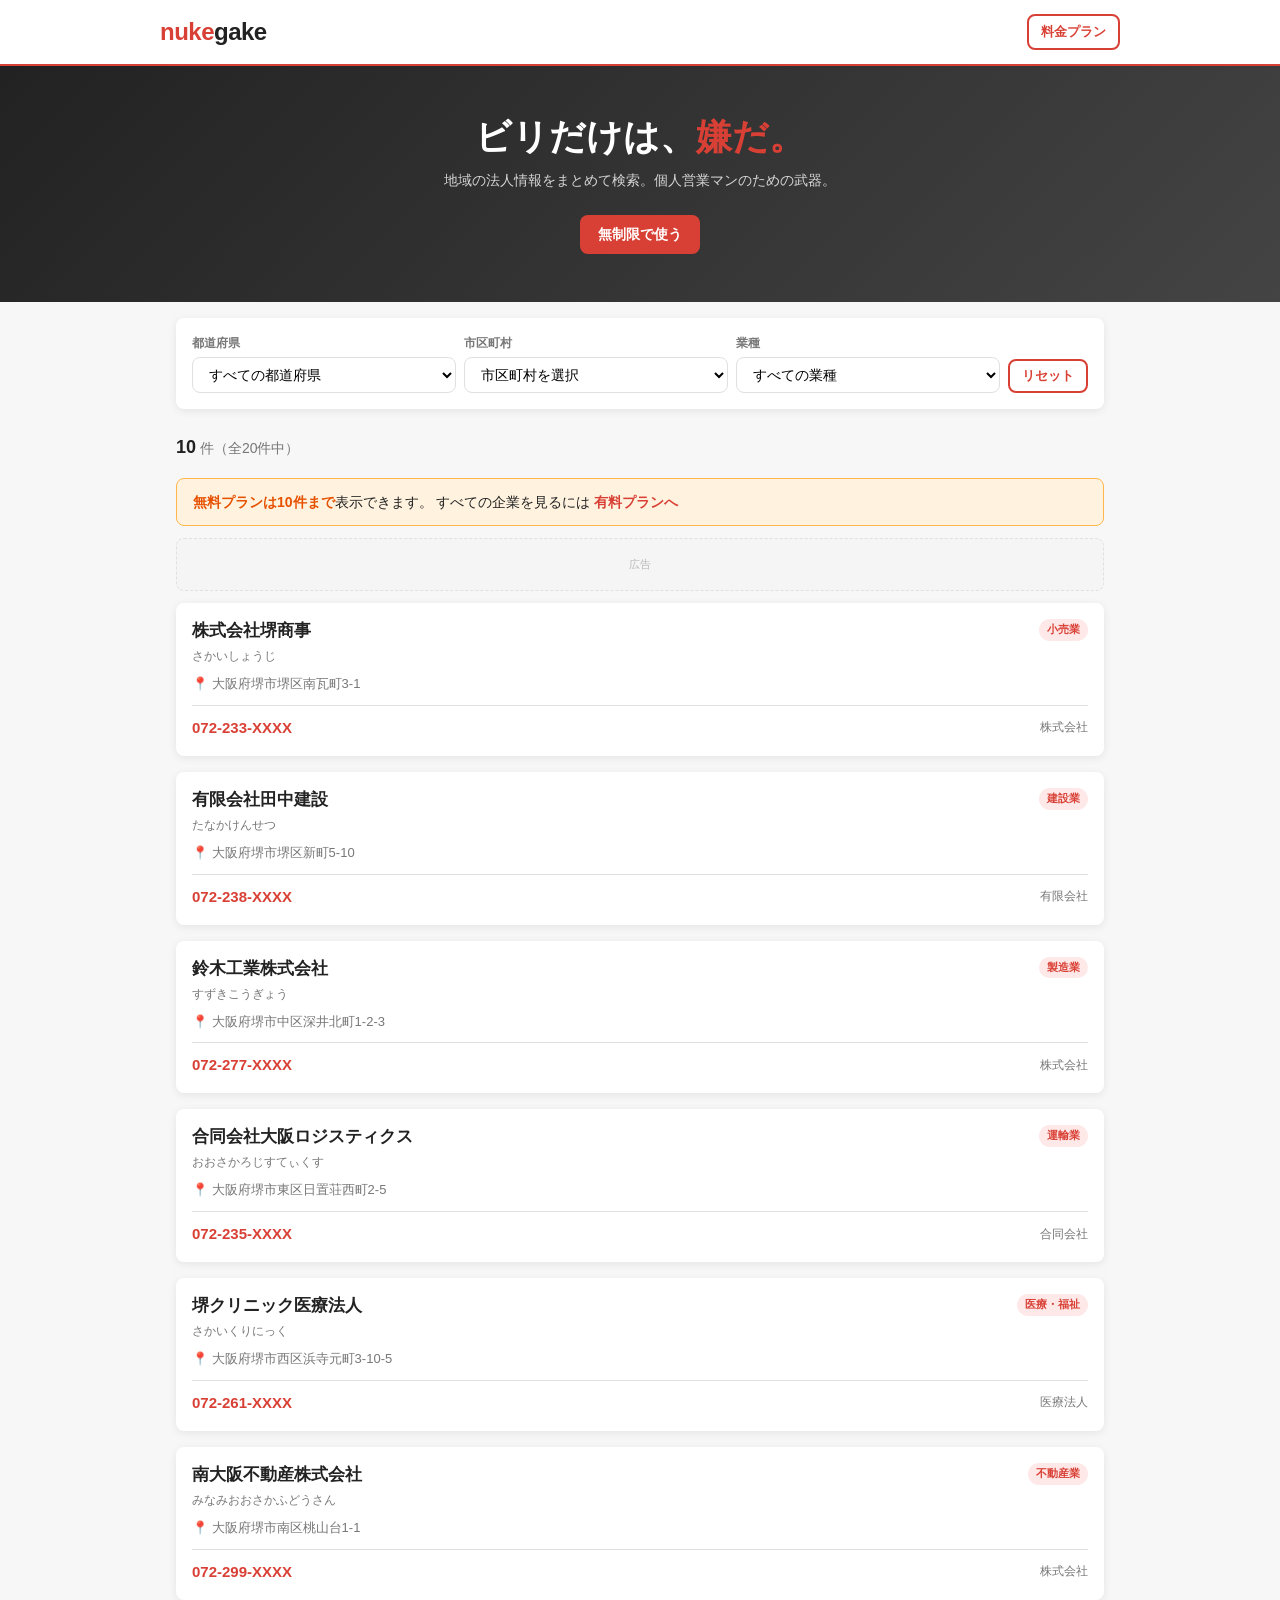
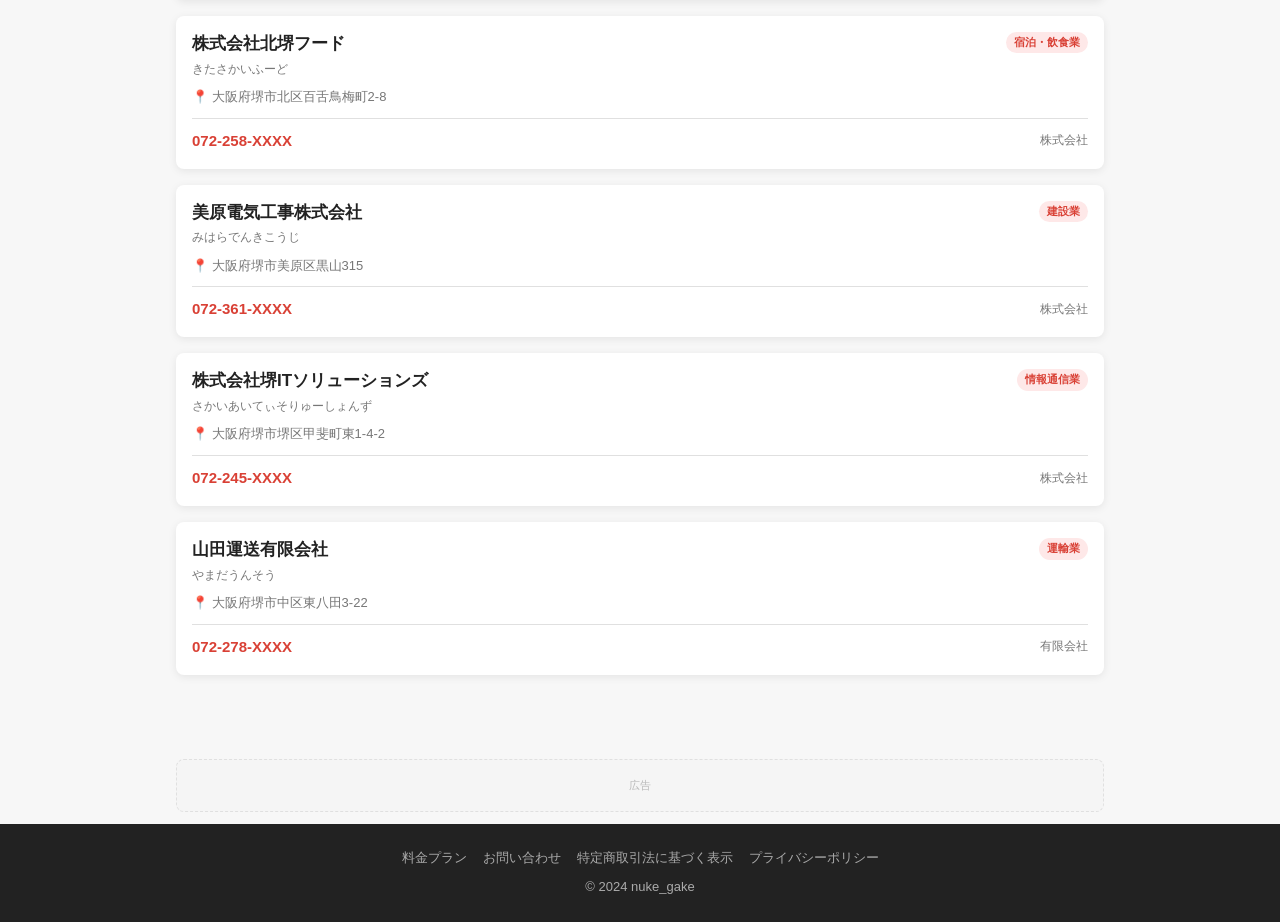
==== docs/index.html @ bb2d431c "feat: AdSense審査対応ページ追加・ブランドカラー統一" ====
<!DOCTYPE html>
<html lang="ja">
<head>
  <meta charset="UTF-8">
  <meta name="viewport" content="width=device-width, initial-scale=1.0">
  <title>nukegake（ぬけがけ）- ビリだけは、嫌だ。</title>
  <meta name="description" content="地域の法人情報を検索・閲覧できる営業マン向けサービス。大阪府堺市の企業リスト。">
  <meta property="og:title" content="nukegake - ビリだけは、嫌だ。">
  <meta property="og:description" content="地域の法人情報を一括検索。個人営業マンの武器。">
  <meta property="og:type" content="website">
  <!-- Google AdSense -->
  <!-- ADSENSE_CODE_PLACEHOLDER -->
  <link rel="stylesheet" href="css/style.css">
</head>
<body>

<header class="header">
  <div class="header-inner">
    <a href="index.html" class="logo">nuke<span>gake</span></a>
    <nav class="header-nav">
      <span id="plan-badge" class="plan-badge"></span>
      <a href="pricing.html" class="btn btn-sm btn-outline">料金プラン</a>
    </nav>
  </div>
</header>

<section class="hero">
  <p class="hero-catch">ビリだけは、<em>嫌だ。</em></p>
  <p class="hero-sub">地域の法人情報をまとめて検索。個人営業マンのための武器。</p>
  <div class="hero-cta">
    <a href="pricing.html" class="btn btn-primary">無制限で使う</a>
  </div>
</section>

<main class="container">

  <div class="filter-bar">
    <div class="filter-row">
      <div class="filter-group">
        <label for="filter-prefecture">都道府県</label>
        <select id="filter-prefecture"><option value="">すべての都道府県</option></select>
      </div>
      <div class="filter-group">
        <label for="filter-city">市区町村</label>
        <select id="filter-city"><option value="">市区町村を選択</option></select>
      </div>
      <div class="filter-group">
        <label for="filter-industry">業種</label>
        <select id="filter-industry"><option value="">すべての業種</option></select>
      </div>
      <button id="btn-reset" class="btn btn-sm btn-outline" style="align-self:flex-end">リセット</button>
    </div>
  </div>

  <div class="result-header">
    <p class="result-count" id="result-count">-</p>
  </div>

  <div id="free-limit-msg" class="free-limit-msg" style="display:none">
    <strong>無料プランは10件まで</strong>表示できます。
    すべての企業を見るには <a href="pricing.html">有料プランへ</a>
  </div>

  <!-- AdSense 広告ユニット（リスト上部） -->
  <div id="ad-area" class="ad-banner">
    <!-- ADSENSE_AD_UNIT_PLACEHOLDER -->
    <span style="font-size:11px;color:#bbb">広告</span>
  </div>

  <div id="company-list" class="company-list">
    <div class="loading">読み込み中...</div>
  </div>

  <div id="pagination" class="pagination"></div>

  <!-- AdSense 広告ユニット（リスト下部） -->
  <div class="ad-banner" id="ad-area-bottom">
    <!-- ADSENSE_AD_UNIT_PLACEHOLDER -->
    <span style="font-size:11px;color:#bbb">広告</span>
  </div>

</main>

<footer class="footer">
  <div class="footer-links">
    <a href="pricing.html">料金プラン</a>
    <a href="contact.html">お問い合わせ</a>
    <a href="tokushoho.html">特定商取引法に基づく表示</a>
    <a href="privacy.html">プライバシーポリシー</a>
  </div>
  <p>&copy; 2024 nuke_gake</p>
</footer>

<script src="js/config.js"></script>
<script src="js/app.js"></script>
<script>
  if (isPaid()) {
    const b = document.getElementById('plan-badge');
    if (b) { b.textContent = '有料会員'; b.className = 'plan-badge plan-monthly'; }
  }
</script>
</body>
</html>
---- docs/css/style.css ----
/* ============================================================
   nukegake - スマホファーストデザイン
   ============================================================ */

*, *::before, *::after { box-sizing: border-box; margin: 0; padding: 0; }

:root {
  --primary:   #D94035;
  --primary-d: #B52A20;
  --bg:        #F7F7F7;
  --white:     #FFFFFF;
  --text:      #222222;
  --muted:     #777777;
  --border:    #E0E0E0;
  --radius:    8px;
  --shadow:    0 2px 8px rgba(0,0,0,.08);
}

body {
  font-family: 'Hiragino Sans', 'Noto Sans JP', sans-serif;
  background: var(--bg);
  color: var(--text);
  font-size: 15px;
  line-height: 1.6;
}

a { color: var(--primary); text-decoration: none; }
a:hover { text-decoration: underline; }

/* ============================================================
   ヘッダー
   ============================================================ */
.header {
  background: var(--white);
  border-bottom: 2px solid var(--primary);
  padding: 0 16px;
  position: sticky;
  top: 0;
  z-index: 100;
  box-shadow: 0 2px 4px rgba(0,0,0,.06);
}

.header-inner {
  max-width: 960px;
  margin: 0 auto;
  display: flex;
  align-items: center;
  gap: 16px;
  height: 56px;
}

.logo {
  font-size: 20px;
  font-weight: 900;
  color: var(--primary);
  letter-spacing: -0.5px;
  text-decoration: none;
}

.logo span { color: var(--text); }

.header-nav { margin-left: auto; display: flex; align-items: center; gap: 8px; }

#user-info { font-size: 13px; color: var(--muted); max-width: 120px; overflow: hidden; text-overflow: ellipsis; white-space: nowrap; }

/* ============================================================
   ボタン
   ============================================================ */
.btn {
  display: inline-block;
  padding: 8px 18px;
  border-radius: var(--radius);
  border: none;
  cursor: pointer;
  font-size: 14px;
  font-weight: 700;
  transition: background .15s, transform .1s;
}
.btn:active { transform: scale(.97); }
.btn-primary { background: var(--primary); color: #fff; }
.btn-primary:hover { background: var(--primary-d); }
.btn-outline { background: transparent; border: 2px solid var(--primary); color: var(--primary); }
.btn-outline:hover { background: var(--primary); color: #fff; }
.btn-sm { padding: 6px 12px; font-size: 13px; }
.btn-google { background: #4285F4; color: #fff; display: flex; align-items: center; gap: 6px; }
.btn-google::before { content: 'G'; font-weight: 900; }

/* ============================================================
   ヒーロー（index.htmlのみ）
   ============================================================ */
.hero {
  background: linear-gradient(135deg, #222 0%, #444 100%);
  color: #fff;
  padding: 48px 16px;
  text-align: center;
}

.hero-catch {
  font-size: 28px;
  font-weight: 900;
  line-height: 1.3;
  margin-bottom: 8px;
}

.hero-catch em { color: var(--primary); font-style: normal; }

.hero-sub { font-size: 14px; opacity: .8; margin-bottom: 24px; }

.hero-cta { display: flex; gap: 12px; justify-content: center; flex-wrap: wrap; }

/* ============================================================
   コンテンツエリア
   ============================================================ */
.container {
  max-width: 960px;
  margin: 0 auto;
  padding: 0 16px;
}

/* ============================================================
   フィルター
   ============================================================ */
.filter-bar {
  background: var(--white);
  border-radius: var(--radius);
  box-shadow: var(--shadow);
  padding: 16px;
  margin: 16px 0;
}

.filter-row {
  display: flex;
  gap: 8px;
  flex-wrap: wrap;
  align-items: flex-end;
}

.filter-group { display: flex; flex-direction: column; gap: 4px; flex: 1; min-width: 140px; }
.filter-group label { font-size: 12px; color: var(--muted); font-weight: 600; }

select {
  padding: 8px 12px;
  border: 1px solid var(--border);
  border-radius: var(--radius);
  font-size: 14px;
  background: var(--white);
  width: 100%;
  appearance: auto;
}

select:focus { outline: 2px solid var(--primary); border-color: transparent; }

/* ============================================================
   結果ヘッダー
   ============================================================ */
.result-header {
  display: flex;
  align-items: center;
  gap: 8px;
  padding: 8px 0 4px;
}

.result-count { font-size: 14px; color: var(--muted); }
.result-count strong { color: var(--text); font-size: 18px; }

/* ============================================================
   無料プラン制限メッセージ
   ============================================================ */
.free-limit-msg {
  background: #FFF3E0;
  border: 1px solid #FFB74D;
  border-radius: var(--radius);
  padding: 12px 16px;
  margin: 12px 0;
  font-size: 14px;
  display: none;
}

.free-limit-msg strong { color: #E65100; }
.free-limit-msg a { color: var(--primary); font-weight: 700; }

/* ============================================================
   企業カード
   ============================================================ */
.company-list {
  display: flex;
  flex-direction: column;
  gap: 12px;
  padding-bottom: 24px;
}

.company-card {
  background: var(--white);
  border-radius: var(--radius);
  box-shadow: var(--shadow);
  padding: 16px;
  transition: box-shadow .15s;
}

.company-card:hover { box-shadow: 0 4px 16px rgba(0,0,0,.12); }

.company-header {
  display: flex;
  align-items: flex-start;
  justify-content: space-between;
  gap: 8px;
  margin-bottom: 4px;
}

.company-name {
  font-size: 17px;
  font-weight: 700;
  line-height: 1.4;
  flex: 1;
}

.company-furigana {
  font-size: 12px;
  color: var(--muted);
  margin-bottom: 8px;
}

.company-address {
  font-size: 13px;
  color: var(--muted);
  margin-bottom: 10px;
}

.company-footer {
  display: flex;
  align-items: center;
  gap: 12px;
  flex-wrap: wrap;
  border-top: 1px solid var(--border);
  padding-top: 10px;
}

.company-phone {
  font-size: 15px;
  font-weight: 700;
  color: var(--primary);
}

.company-url { font-size: 13px; }
.company-kind { font-size: 12px; color: var(--muted); margin-left: auto; }
.no-data { font-size: 12px; color: var(--border); }

.industry-tag {
  background: #FEE8E8;
  color: var(--primary);
  font-size: 11px;
  font-weight: 700;
  padding: 2px 8px;
  border-radius: 20px;
  white-space: nowrap;
}

/* ============================================================
   ローディング・エラー
   ============================================================ */
.loading, .no-results, .error {
  text-align: center;
  padding: 48px 16px;
  color: var(--muted);
}

.error { color: #c62828; }

/* ============================================================
   ページネーション
   ============================================================ */
.pagination {
  display: flex;
  justify-content: center;
  gap: 6px;
  padding: 16px 0 32px;
  flex-wrap: wrap;
}

.page-btn {
  width: 36px;
  height: 36px;
  border: 1px solid var(--border);
  border-radius: var(--radius);
  background: var(--white);
  cursor: pointer;
  font-size: 14px;
  transition: all .15s;
}

.page-btn:hover:not(:disabled) { border-color: var(--primary); color: var(--primary); }
.page-btn.active { background: var(--primary); color: #fff; border-color: var(--primary); }
.page-btn:disabled { opacity: .4; cursor: default; }

/* ============================================================
   プランバッジ
   ============================================================ */
.plan-badge {
  font-size: 11px;
  font-weight: 700;
  padding: 2px 8px;
  border-radius: 20px;
}

.plan-free    { background: #EEE; color: #555; }
.plan-early   { background: #E8F5E9; color: #388E3C; }
.plan-monthly { background: #E3F2FD; color: #1565C0; }
.plan-yearly  { background: #F3E5F5; color: #7B1FA2; }

/* ============================================================
   料金ページ（pricing.html）
   ============================================================ */
.pricing-hero {
  background: linear-gradient(135deg, #222 0%, #444 100%);
  color: #fff;
  padding: 40px 16px;
  text-align: center;
}

.pricing-hero h1 { font-size: 24px; font-weight: 900; margin-bottom: 8px; }
.pricing-hero p  { opacity: .8; font-size: 14px; }

.pricing-grid {
  display: grid;
  grid-template-columns: repeat(auto-fit, minmax(240px, 1fr));
  gap: 16px;
  padding: 24px 0;
}

.pricing-card {
  background: var(--white);
  border-radius: var(--radius);
  box-shadow: var(--shadow);
  padding: 24px;
  text-align: center;
  position: relative;
  border: 2px solid transparent;
  transition: border-color .15s, box-shadow .15s;
}

.pricing-card:hover { border-color: var(--primary); box-shadow: 0 4px 20px rgba(232,64,64,.15); }
.pricing-card.featured { border-color: var(--primary); }

.pricing-badge {
  position: absolute;
  top: -12px;
  left: 50%;
  transform: translateX(-50%);
  background: var(--primary);
  color: #fff;
  font-size: 11px;
  font-weight: 700;
  padding: 3px 12px;
  border-radius: 20px;
  white-space: nowrap;
}

.pricing-plan-name { font-size: 14px; color: var(--muted); margin-bottom: 8px; font-weight: 600; }
.pricing-price { font-size: 36px; font-weight: 900; color: var(--text); }
.pricing-price sub { font-size: 14px; font-weight: 400; color: var(--muted); }
.pricing-period { font-size: 13px; color: var(--muted); margin-bottom: 16px; }

.pricing-features {
  list-style: none;
  margin-bottom: 24px;
  text-align: left;
}

.pricing-features li {
  padding: 6px 0;
  border-bottom: 1px solid var(--border);
  font-size: 13px;
  display: flex;
  align-items: center;
  gap: 6px;
}

.pricing-features li::before { content: '✓'; color: var(--primary); font-weight: 700; }
.pricing-features li.no::before { content: '✗'; color: var(--border); }
.pricing-features li.no { color: var(--muted); }

/* ============================================================
   フッター
   ============================================================ */
.footer {
  background: #222;
  color: #aaa;
  text-align: center;
  padding: 24px 16px;
  font-size: 13px;
}

.footer a { color: #aaa; }
.footer a:hover { color: #fff; }
.footer-links { display: flex; gap: 16px; justify-content: center; flex-wrap: wrap; margin-bottom: 8px; }

/* ============================================================
   広告エリア（無料ユーザー向け）
   ============================================================ */
.ad-banner {
  background: #f5f5f5;
  border: 1px dashed var(--border);
  border-radius: var(--radius);
  padding: 16px;
  text-align: center;
  font-size: 12px;
  color: var(--muted);
  margin: 12px 0;
}

/* ============================================================
   レスポンシブ（タブレット以上）
   ============================================================ */
@media (min-width: 600px) {
  .hero-catch { font-size: 36px; }
  .filter-row { flex-wrap: nowrap; }
  .company-list { gap: 16px; }
}

@media (min-width: 960px) {
  .header-inner { height: 64px; }
  .logo { font-size: 24px; }
}
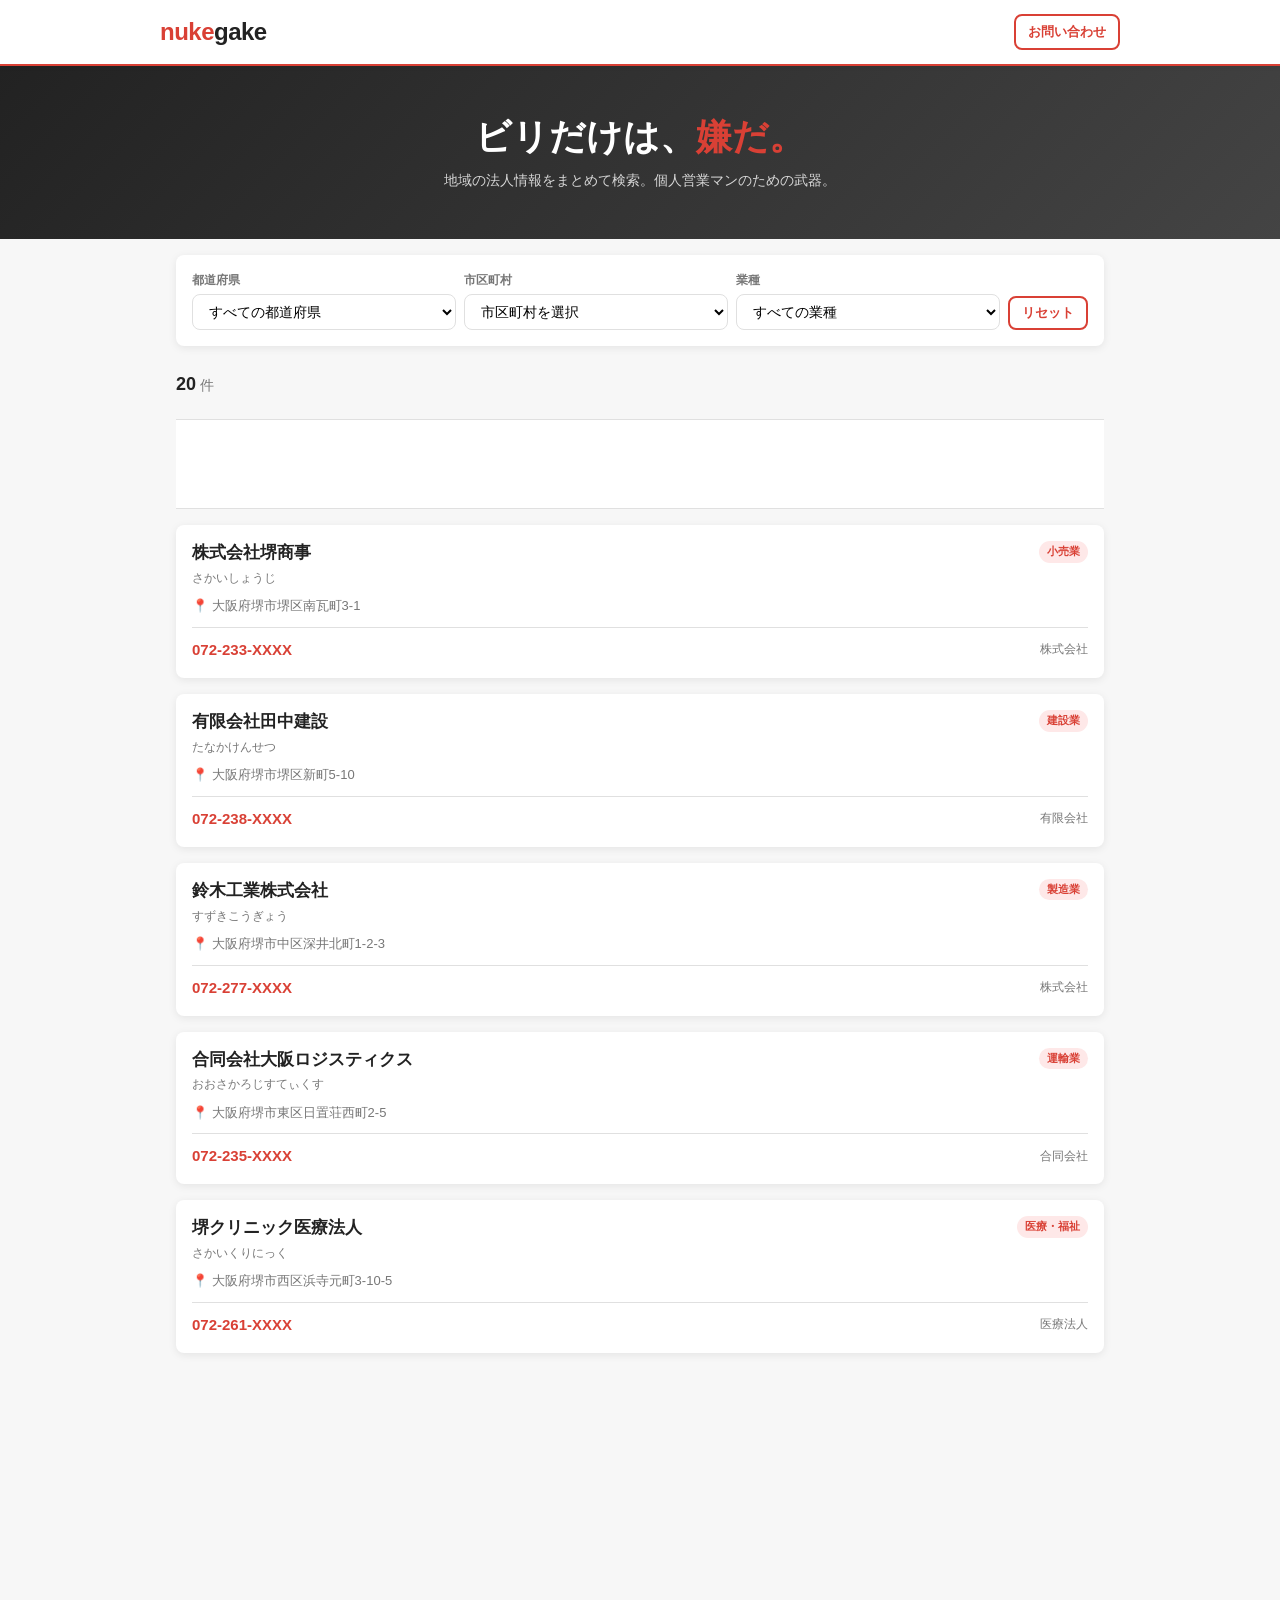
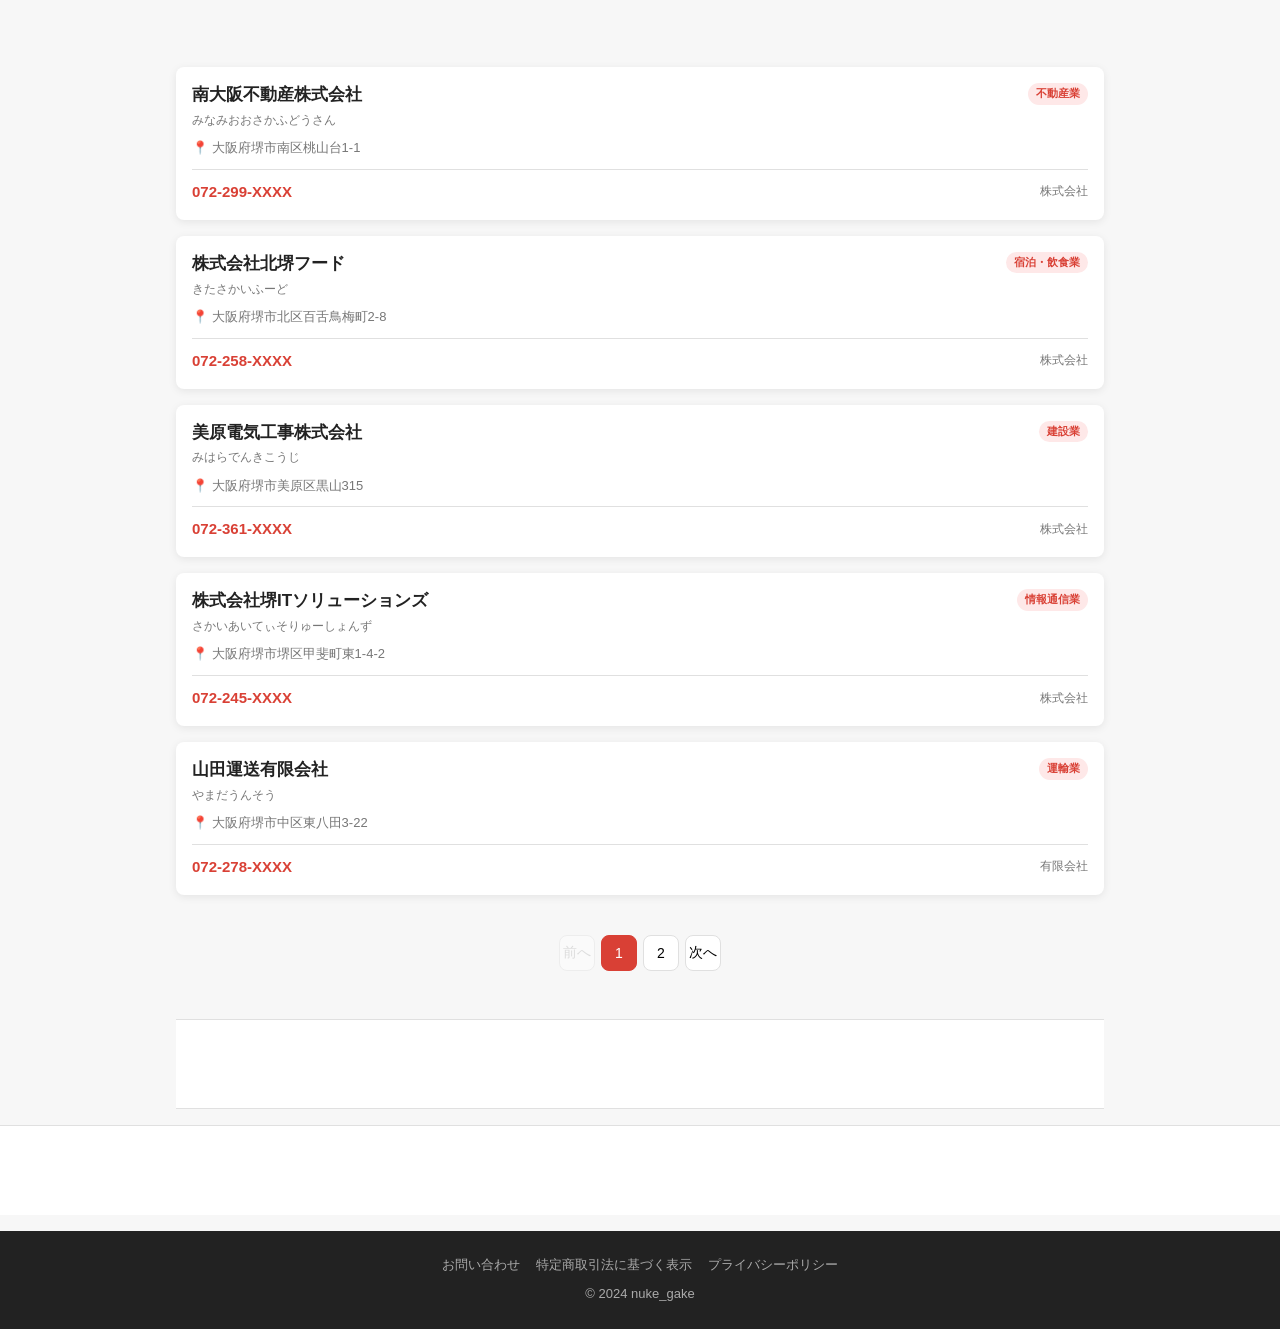
==== commit 187dfcaf: "feat: remove payment features, add AdSense slots, open all content for free" ====
--- a/docs/index.html
+++ b/docs/index.html
@@ -9,7 +9,8 @@
   <meta property="og:description" content="地域の法人情報を一括検索。個人営業マンの武器。">
   <meta property="og:type" content="website">
   <!-- Google AdSense -->
-  <!-- ADSENSE_CODE_PLACEHOLDER -->
+  <!-- 審査通過後、以下のコメントを解除してパブリッシャーIDを設定してください -->
+  <!-- <script async src="https://pagead2.googlesyndication.com/pagead/js/adsbygoogle.js?client=ca-pub-XXXXXXXXXXXXXXXX" crossorigin="anonymous"></script> -->
   <link rel="stylesheet" href="css/style.css">
 </head>
 <body>
@@ -18,8 +19,7 @@
   <div class="header-inner">
     <a href="index.html" class="logo">nuke<span>gake</span></a>
     <nav class="header-nav">
-      <span id="plan-badge" class="plan-badge"></span>
-      <a href="pricing.html" class="btn btn-sm btn-outline">料金プラン</a>
+      <a href="contact.html" class="btn btn-sm btn-outline">お問い合わせ</a>
     </nav>
   </div>
 </header>
@@ -27,9 +27,6 @@
 <section class="hero">
   <p class="hero-catch">ビリだけは、<em>嫌だ。</em></p>
   <p class="hero-sub">地域の法人情報をまとめて検索。個人営業マンのための武器。</p>
-  <div class="hero-cta">
-    <a href="pricing.html" class="btn btn-primary">無制限で使う</a>
-  </div>
 </section>
 
 <main class="container">
@@ -38,15 +35,21 @@
     <div class="filter-row">
       <div class="filter-group">
         <label for="filter-prefecture">都道府県</label>
-        <select id="filter-prefecture"><option value="">すべての都道府県</option></select>
+        <select id="filter-prefecture">
+          <option value="">すべての都道府県</option>
+        </select>
       </div>
       <div class="filter-group">
         <label for="filter-city">市区町村</label>
-        <select id="filter-city"><option value="">市区町村を選択</option></select>
+        <select id="filter-city">
+          <option value="">市区町村を選択</option>
+        </select>
       </div>
       <div class="filter-group">
         <label for="filter-industry">業種</label>
-        <select id="filter-industry"><option value="">すべての業種</option></select>
+        <select id="filter-industry">
+          <option value="">すべての業種</option>
+        </select>
       </div>
       <button id="btn-reset" class="btn btn-sm btn-outline" style="align-self:flex-end">リセット</button>
     </div>
@@ -56,15 +59,15 @@
     <p class="result-count" id="result-count">-</p>
   </div>
 
-  <div id="free-limit-msg" class="free-limit-msg" style="display:none">
-    <strong>無料プランは10件まで</strong>表示できます。
-    すべての企業を見るには <a href="pricing.html">有料プランへ</a>
-  </div>
-
-  <!-- AdSense 広告ユニット（リスト上部） -->
-  <div id="ad-area" class="ad-banner">
-    <!-- ADSENSE_AD_UNIT_PLACEHOLDER -->
-    <span style="font-size:11px;color:#bbb">広告</span>
+  <!-- AdSense 広告ユニット（リスト上部 Leaderboard 728x90） -->
+  <div class="ad-slot ad-leaderboard">
+    <ins class="adsbygoogle"
+         style="display:block"
+         data-ad-client="ca-pub-XXXXXXXXXXXXXXXX"
+         data-ad-slot="XXXXXXXXXX"
+         data-ad-format="horizontal"
+         data-full-width-responsive="true"></ins>
+    <script>(adsbygoogle = window.adsbygoogle || []).push({});</script>
   </div>
 
   <div id="company-list" class="company-list">
@@ -73,17 +76,32 @@
 
   <div id="pagination" class="pagination"></div>
 
-  <!-- AdSense 広告ユニット（リスト下部） -->
-  <div class="ad-banner" id="ad-area-bottom">
-    <!-- ADSENSE_AD_UNIT_PLACEHOLDER -->
-    <span style="font-size:11px;color:#bbb">広告</span>
+  <!-- AdSense 広告ユニット（リスト下部 Leaderboard 728x90） -->
+  <div class="ad-slot ad-leaderboard">
+    <ins class="adsbygoogle"
+         style="display:block"
+         data-ad-client="ca-pub-XXXXXXXXXXXXXXXX"
+         data-ad-slot="XXXXXXXXXX"
+         data-ad-format="horizontal"
+         data-full-width-responsive="true"></ins>
+    <script>(adsbygoogle = window.adsbygoogle || []).push({});</script>
   </div>
 
 </main>
 
+<!-- AdSense 広告ユニット（フッター上部 Leaderboard 728x90） -->
+<div class="ad-slot ad-leaderboard ad-before-footer">
+  <ins class="adsbygoogle"
+       style="display:block"
+       data-ad-client="ca-pub-XXXXXXXXXXXXXXXX"
+       data-ad-slot="XXXXXXXXXX"
+       data-ad-format="horizontal"
+       data-full-width-responsive="true"></ins>
+  <script>(adsbygoogle = window.adsbygoogle || []).push({});</script>
+</div>
+
 <footer class="footer">
   <div class="footer-links">
-    <a href="pricing.html">料金プラン</a>
     <a href="contact.html">お問い合わせ</a>
     <a href="tokushoho.html">特定商取引法に基づく表示</a>
     <a href="privacy.html">プライバシーポリシー</a>
@@ -93,11 +111,5 @@
 
 <script src="js/config.js"></script>
 <script src="js/app.js"></script>
-<script>
-  if (isPaid()) {
-    const b = document.getElementById('plan-badge');
-    if (b) { b.textContent = '有料会員'; b.className = 'plan-badge plan-monthly'; }
-  }
-</script>
 </body>
-</html>+</html>
--- a/docs/css/style.css
+++ b/docs/css/style.css
@@ -61,8 +61,6 @@
 
 .header-nav { margin-left: auto; display: flex; align-items: center; gap: 8px; }
 
-#user-info { font-size: 13px; color: var(--muted); max-width: 120px; overflow: hidden; text-overflow: ellipsis; white-space: nowrap; }
-
 /* ============================================================
    ボタン
    ============================================================ */
@@ -82,11 +80,9 @@
 .btn-outline { background: transparent; border: 2px solid var(--primary); color: var(--primary); }
 .btn-outline:hover { background: var(--primary); color: #fff; }
 .btn-sm { padding: 6px 12px; font-size: 13px; }
-.btn-google { background: #4285F4; color: #fff; display: flex; align-items: center; gap: 6px; }
-.btn-google::before { content: 'G'; font-weight: 900; }
-
-/* ============================================================
-   ヒーロー（index.htmlのみ）
+
+/* ============================================================
+   ヒーロー
    ============================================================ */
 .hero {
   background: linear-gradient(135deg, #222 0%, #444 100%);
@@ -104,9 +100,7 @@
 
 .hero-catch em { color: var(--primary); font-style: normal; }
 
-.hero-sub { font-size: 14px; opacity: .8; margin-bottom: 24px; }
-
-.hero-cta { display: flex; gap: 12px; justify-content: center; flex-wrap: wrap; }
+.hero-sub { font-size: 14px; opacity: .8; }
 
 /* ============================================================
    コンテンツエリア
@@ -162,22 +156,6 @@
 
 .result-count { font-size: 14px; color: var(--muted); }
 .result-count strong { color: var(--text); font-size: 18px; }
-
-/* ============================================================
-   無料プラン制限メッセージ
-   ============================================================ */
-.free-limit-msg {
-  background: #FFF3E0;
-  border: 1px solid #FFB74D;
-  border-radius: var(--radius);
-  padding: 12px 16px;
-  margin: 12px 0;
-  font-size: 14px;
-  display: none;
-}
-
-.free-limit-msg strong { color: #E65100; }
-.free-limit-msg a { color: var(--primary); font-weight: 700; }
 
 /* ============================================================
    企業カード
@@ -293,91 +271,40 @@
 .page-btn:disabled { opacity: .4; cursor: default; }
 
 /* ============================================================
-   プランバッジ
-   ============================================================ */
-.plan-badge {
-  font-size: 11px;
-  font-weight: 700;
-  padding: 2px 8px;
-  border-radius: 20px;
-}
-
-.plan-free    { background: #EEE; color: #555; }
-.plan-early   { background: #E8F5E9; color: #388E3C; }
-.plan-monthly { background: #E3F2FD; color: #1565C0; }
-.plan-yearly  { background: #F3E5F5; color: #7B1FA2; }
-
-/* ============================================================
-   料金ページ（pricing.html）
-   ============================================================ */
-.pricing-hero {
-  background: linear-gradient(135deg, #222 0%, #444 100%);
-  color: #fff;
-  padding: 40px 16px;
+   広告スロット
+   ============================================================ */
+.ad-slot {
+  margin: 16px 0;
   text-align: center;
-}
-
-.pricing-hero h1 { font-size: 24px; font-weight: 900; margin-bottom: 8px; }
-.pricing-hero p  { opacity: .8; font-size: 14px; }
-
-.pricing-grid {
-  display: grid;
-  grid-template-columns: repeat(auto-fit, minmax(240px, 1fr));
-  gap: 16px;
-  padding: 24px 0;
-}
-
-.pricing-card {
-  background: var(--white);
-  border-radius: var(--radius);
-  box-shadow: var(--shadow);
-  padding: 24px;
-  text-align: center;
-  position: relative;
-  border: 2px solid transparent;
-  transition: border-color .15s, box-shadow .15s;
-}
-
-.pricing-card:hover { border-color: var(--primary); box-shadow: 0 4px 20px rgba(232,64,64,.15); }
-.pricing-card.featured { border-color: var(--primary); }
-
-.pricing-badge {
-  position: absolute;
-  top: -12px;
-  left: 50%;
-  transform: translateX(-50%);
-  background: var(--primary);
-  color: #fff;
-  font-size: 11px;
-  font-weight: 700;
-  padding: 3px 12px;
-  border-radius: 20px;
-  white-space: nowrap;
-}
-
-.pricing-plan-name { font-size: 14px; color: var(--muted); margin-bottom: 8px; font-weight: 600; }
-.pricing-price { font-size: 36px; font-weight: 900; color: var(--text); }
-.pricing-price sub { font-size: 14px; font-weight: 400; color: var(--muted); }
-.pricing-period { font-size: 13px; color: var(--muted); margin-bottom: 16px; }
-
-.pricing-features {
-  list-style: none;
-  margin-bottom: 24px;
-  text-align: left;
-}
-
-.pricing-features li {
-  padding: 6px 0;
+  overflow: hidden;
+}
+
+.ad-leaderboard {
+  min-height: 90px;
+  background: var(--white);
+  border-top: 1px solid var(--border);
   border-bottom: 1px solid var(--border);
-  font-size: 13px;
-  display: flex;
-  align-items: center;
-  gap: 6px;
-}
-
-.pricing-features li::before { content: '✓'; color: var(--primary); font-weight: 700; }
-.pricing-features li.no::before { content: '✗'; color: var(--border); }
-.pricing-features li.no { color: var(--muted); }
+  padding: 8px 0;
+}
+
+.ad-rectangle {
+  padding: 12px 0;
+  min-height: 250px;
+}
+
+.ad-before-footer {
+  margin-top: 0;
+  border-bottom: none;
+}
+
+/* ============================================================
+   FAQ
+   ============================================================ */
+.faq { padding: 32px 0 48px; }
+.faq h2 { font-size: 20px; font-weight: 900; margin-bottom: 16px; }
+.faq-item { border-top: 1px solid var(--border); padding: 16px 0; }
+.faq-q { font-weight: 700; margin-bottom: 6px; }
+.faq-a { font-size: 14px; color: var(--muted); line-height: 1.8; }
 
 /* ============================================================
    フッター
@@ -395,20 +322,6 @@
 .footer-links { display: flex; gap: 16px; justify-content: center; flex-wrap: wrap; margin-bottom: 8px; }
 
 /* ============================================================
-   広告エリア（無料ユーザー向け）
-   ============================================================ */
-.ad-banner {
-  background: #f5f5f5;
-  border: 1px dashed var(--border);
-  border-radius: var(--radius);
-  padding: 16px;
-  text-align: center;
-  font-size: 12px;
-  color: var(--muted);
-  margin: 12px 0;
-}
-
-/* ============================================================
    レスポンシブ（タブレット以上）
    ============================================================ */
 @media (min-width: 600px) {
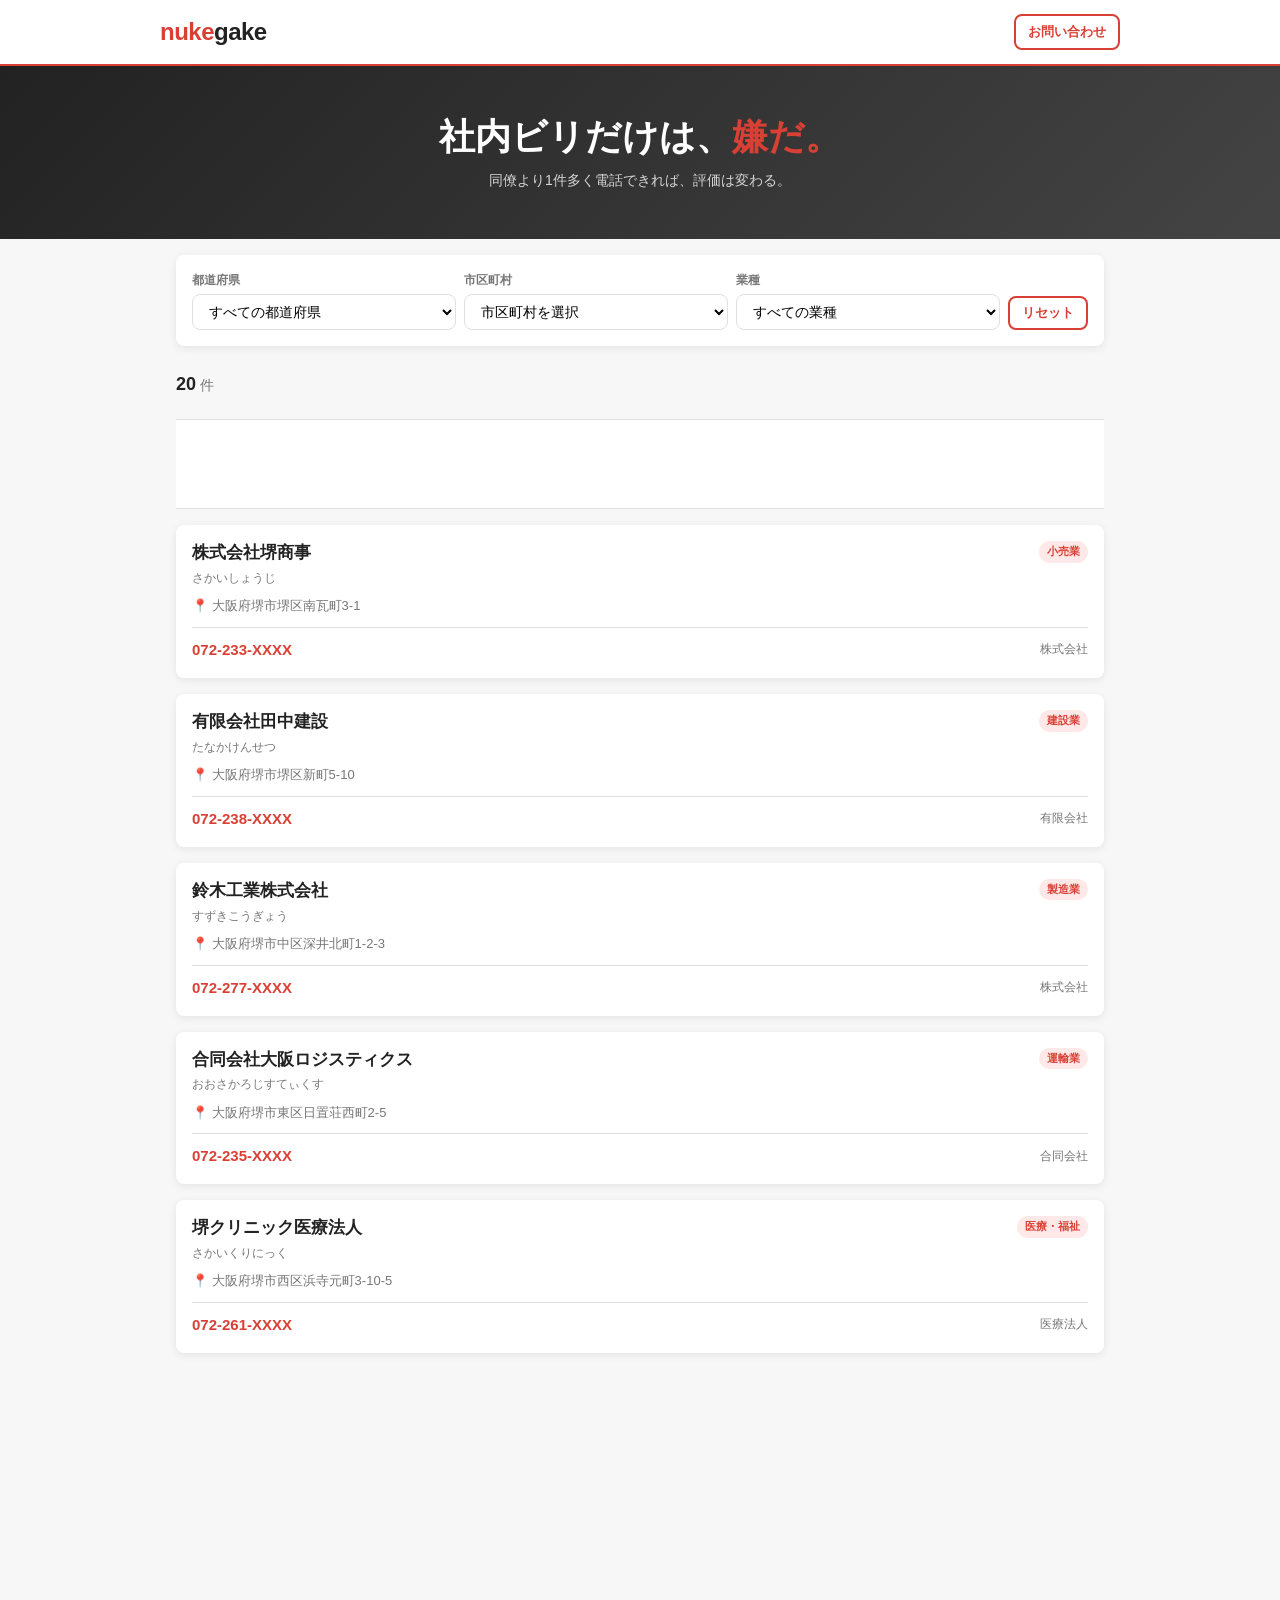
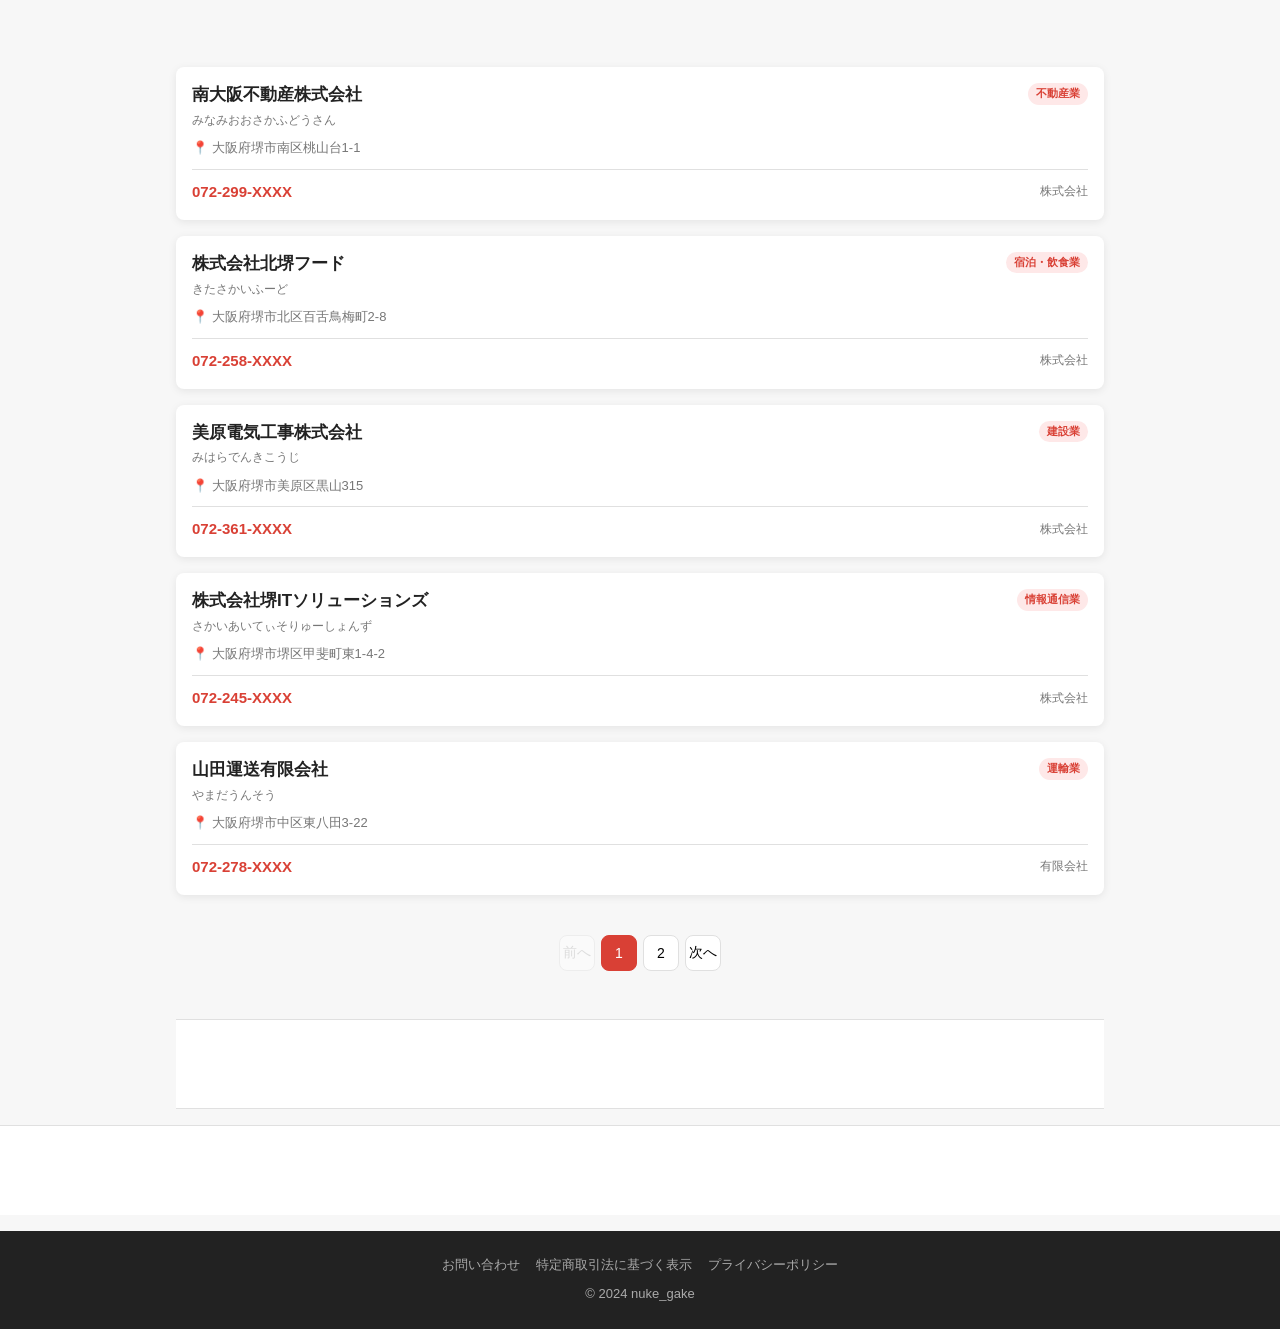
==== commit b3485ab6: "copy: update catchphrase to 社内ビリだけは、嫌だ。" ====
--- a/docs/index.html
+++ b/docs/index.html
@@ -3,10 +3,10 @@
 <head>
   <meta charset="UTF-8">
   <meta name="viewport" content="width=device-width, initial-scale=1.0">
-  <title>nukegake（ぬけがけ）- ビリだけは、嫌だ。</title>
-  <meta name="description" content="地域の法人情報を検索・閲覧できる営業マン向けサービス。大阪府堺市の企業リスト。">
-  <meta property="og:title" content="nukegake - ビリだけは、嫌だ。">
-  <meta property="og:description" content="地域の法人情報を一括検索。個人営業マンの武器。">
+  <title>nukegake（ぬけがけ）- 社内ビリだけは、嫌だ。</title>
+  <meta name="description" content="同僚より1件多く電話できれば、評価は変わる。地域の法人情報を検索・閲覧できる営業マン向けサービス。大阪府堺市の企業リスト。">
+  <meta property="og:title" content="nukegake - 社内ビリだけは、嫌だ。">
+  <meta property="og:description" content="同僚より1件多く電話できれば、評価は変わる。地域の法人情報を一括検索。個人営業マンの武器。">
   <meta property="og:type" content="website">
   <!-- Google AdSense -->
   <!-- 審査通過後、以下のコメントを解除してパブリッシャーIDを設定してください -->
@@ -25,8 +25,8 @@
 </header>
 
 <section class="hero">
-  <p class="hero-catch">ビリだけは、<em>嫌だ。</em></p>
-  <p class="hero-sub">地域の法人情報をまとめて検索。個人営業マンのための武器。</p>
+  <p class="hero-catch">社内ビリだけは、<em>嫌だ。</em></p>
+  <p class="hero-sub">同僚より1件多く電話できれば、評価は変わる。</p>
 </section>
 
 <main class="container">
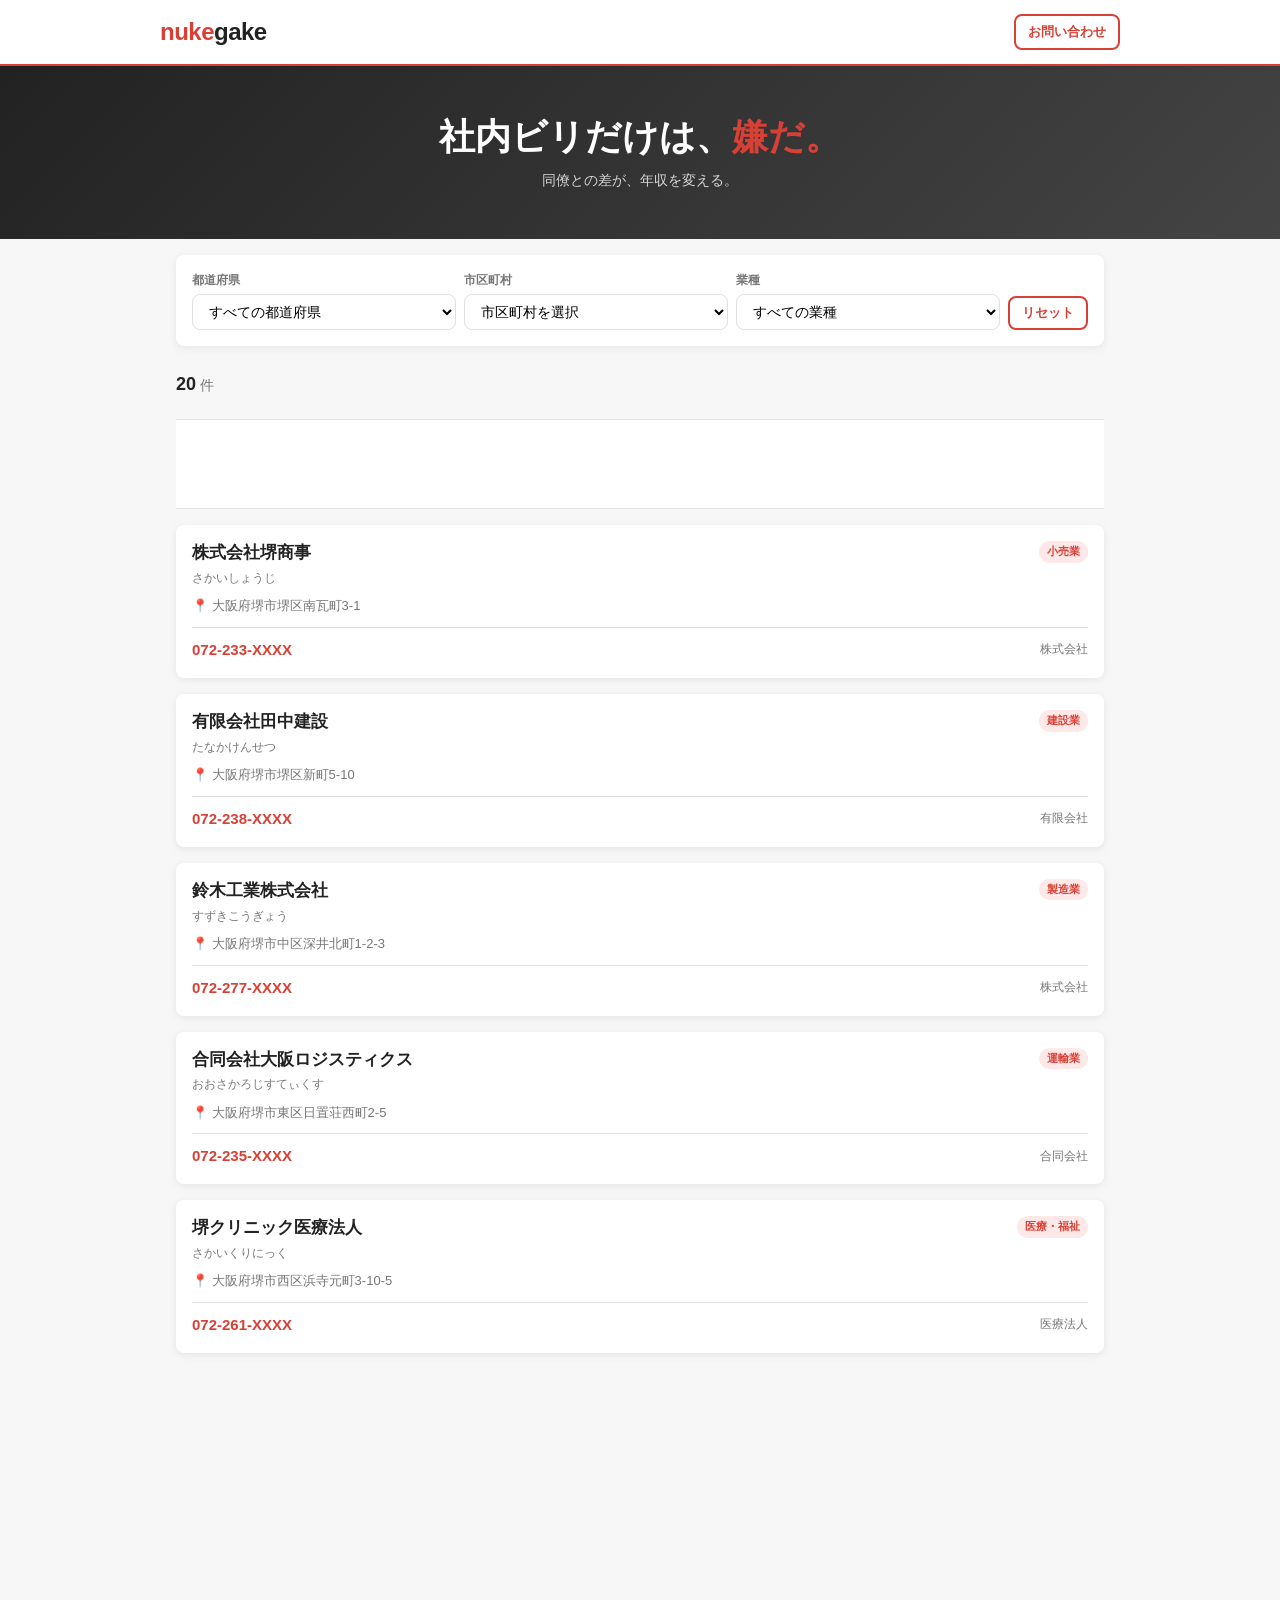
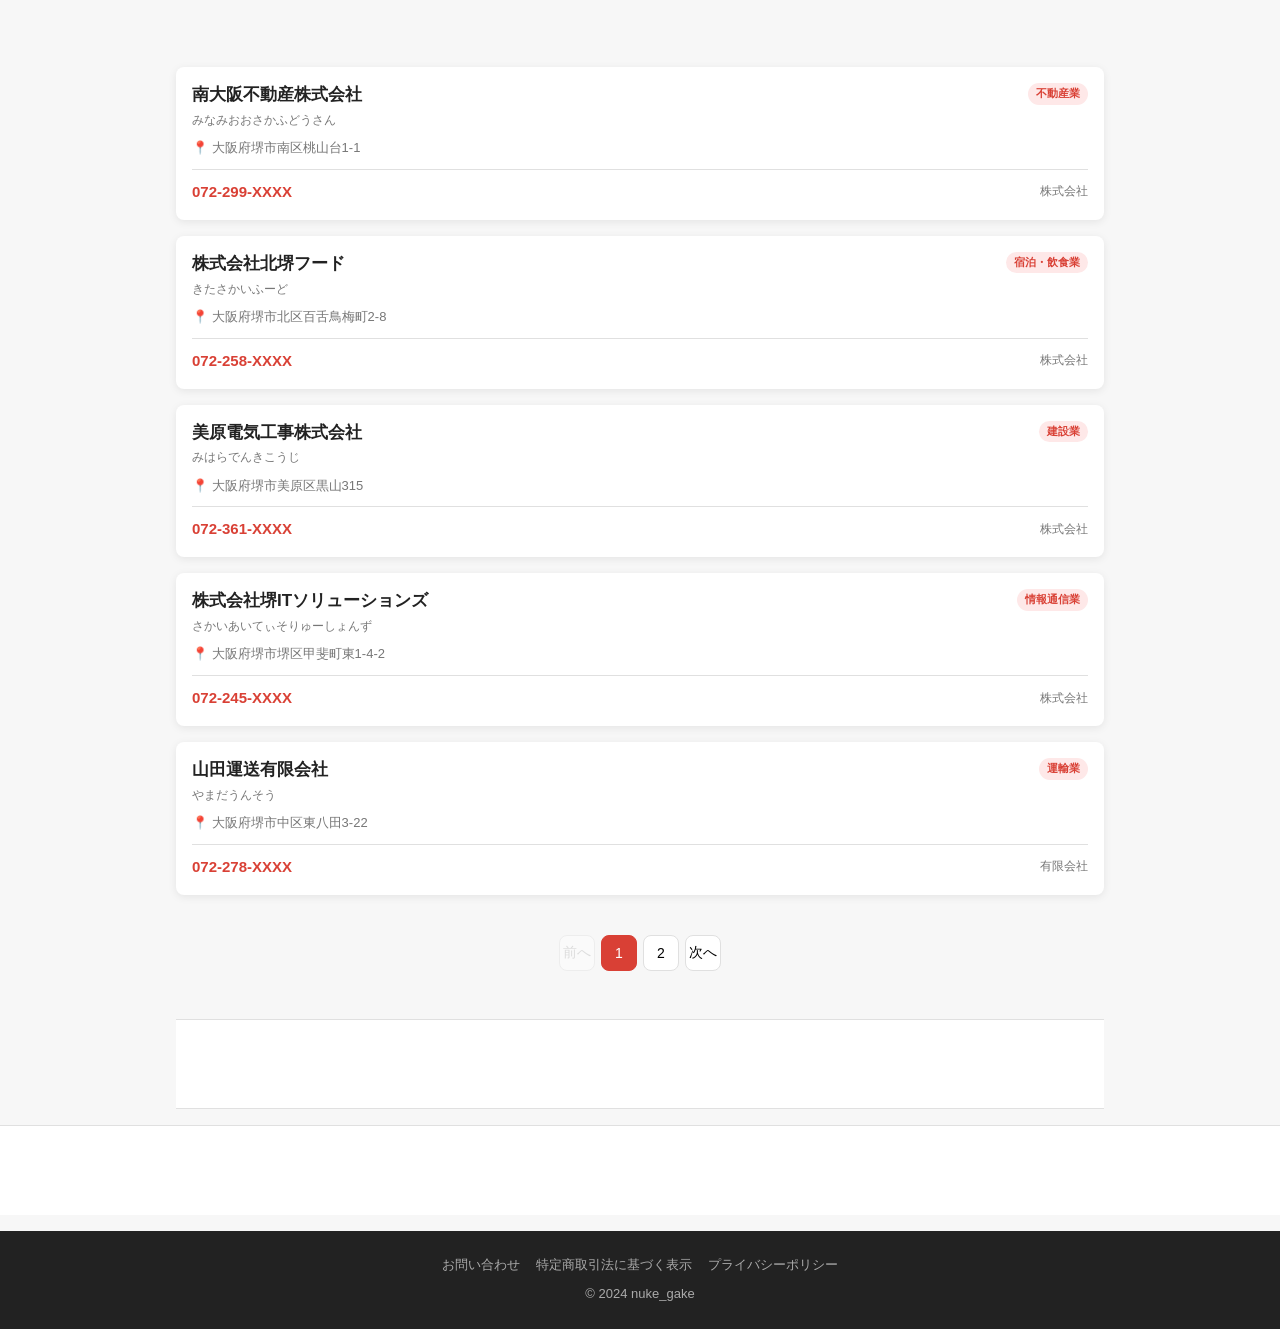
==== commit 01f4523c: "copy: update subcatch to 同僚との差が、年収を変える。" ====
--- a/docs/index.html
+++ b/docs/index.html
@@ -4,9 +4,9 @@
   <meta charset="UTF-8">
   <meta name="viewport" content="width=device-width, initial-scale=1.0">
   <title>nukegake（ぬけがけ）- 社内ビリだけは、嫌だ。</title>
-  <meta name="description" content="同僚より1件多く電話できれば、評価は変わる。地域の法人情報を検索・閲覧できる営業マン向けサービス。大阪府堺市の企業リスト。">
+  <meta name="description" content="同僚との差が、年収を変える。地域の法人情報を検索・閲覧できる営業マン向けサービス。大阪府堺市の企業リスト。">
   <meta property="og:title" content="nukegake - 社内ビリだけは、嫌だ。">
-  <meta property="og:description" content="同僚より1件多く電話できれば、評価は変わる。地域の法人情報を一括検索。個人営業マンの武器。">
+  <meta property="og:description" content="同僚との差が、年収を変える。地域の法人情報を一括検索。個人営業マンの武器。">
   <meta property="og:type" content="website">
   <!-- Google AdSense -->
   <!-- 審査通過後、以下のコメントを解除してパブリッシャーIDを設定してください -->
@@ -26,7 +26,7 @@
 
 <section class="hero">
   <p class="hero-catch">社内ビリだけは、<em>嫌だ。</em></p>
-  <p class="hero-sub">同僚より1件多く電話できれば、評価は変わる。</p>
+  <p class="hero-sub">同僚との差が、年収を変える。</p>
 </section>
 
 <main class="container">
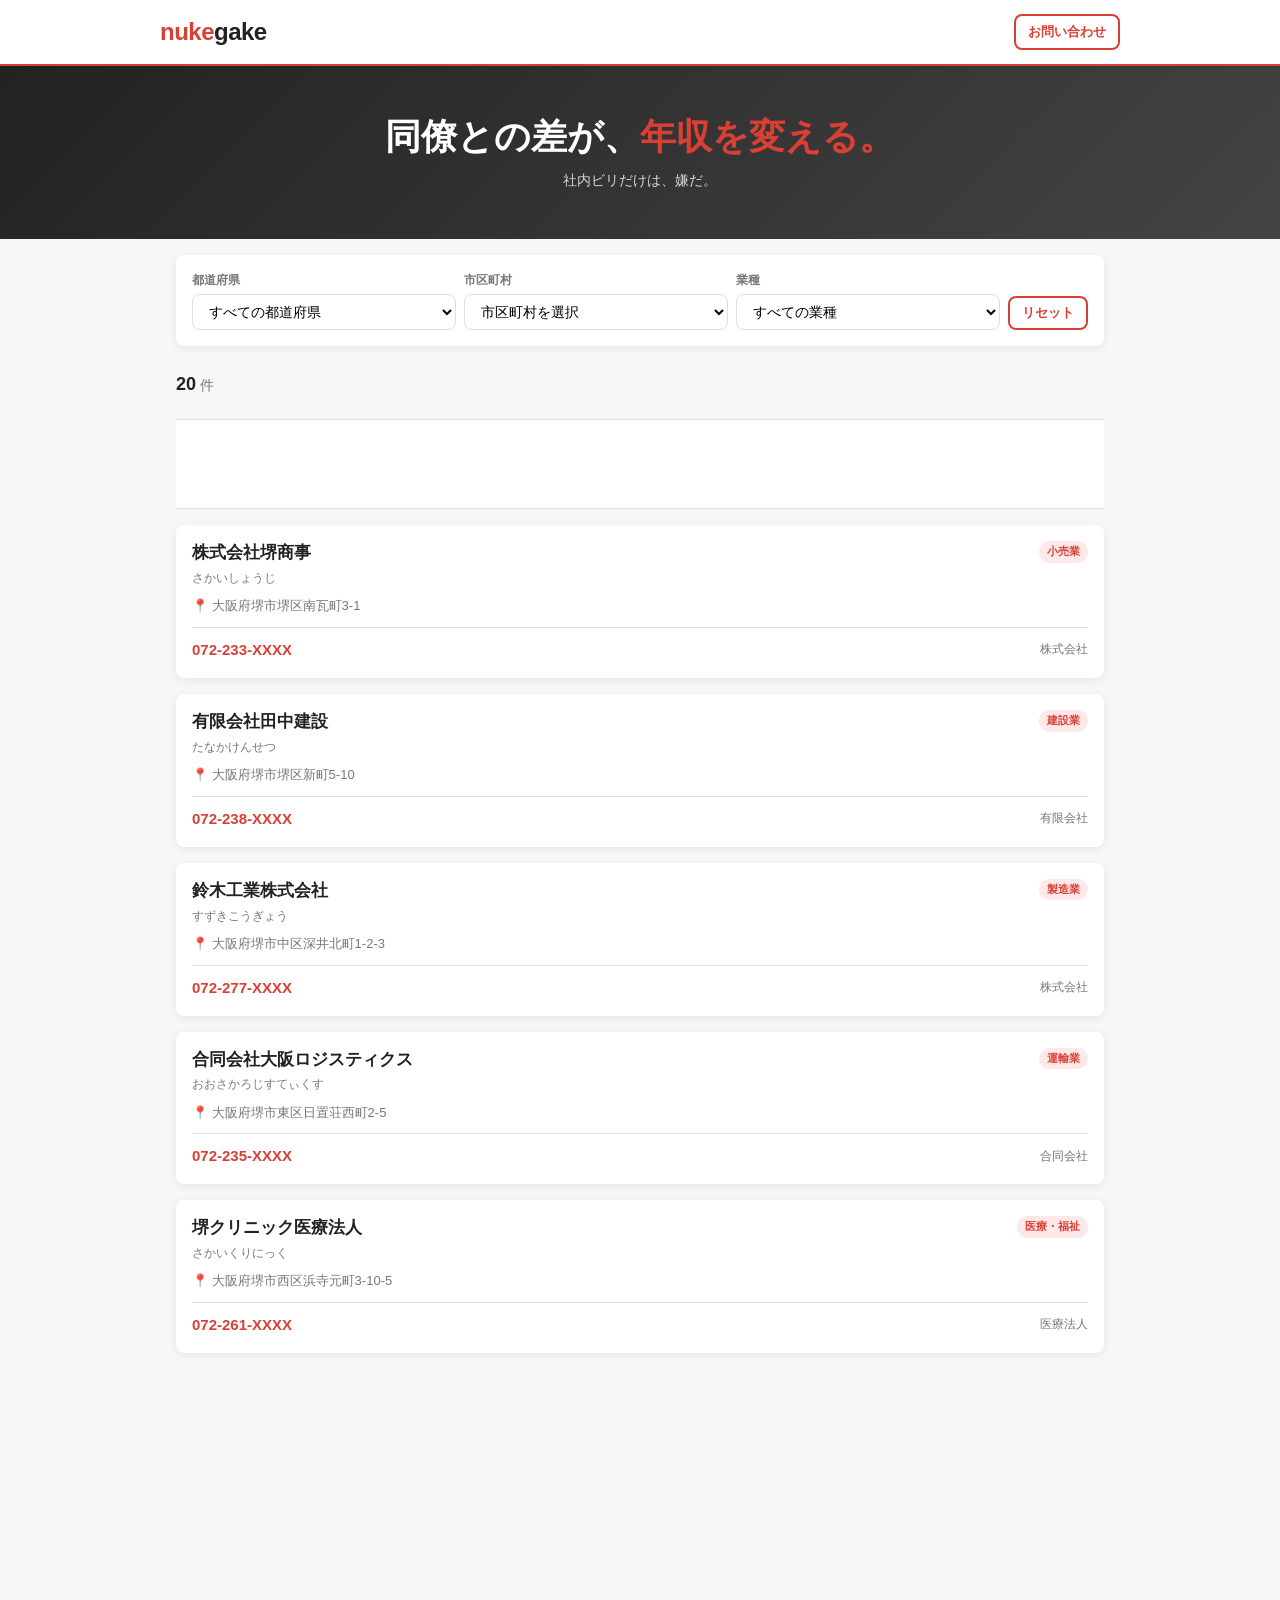
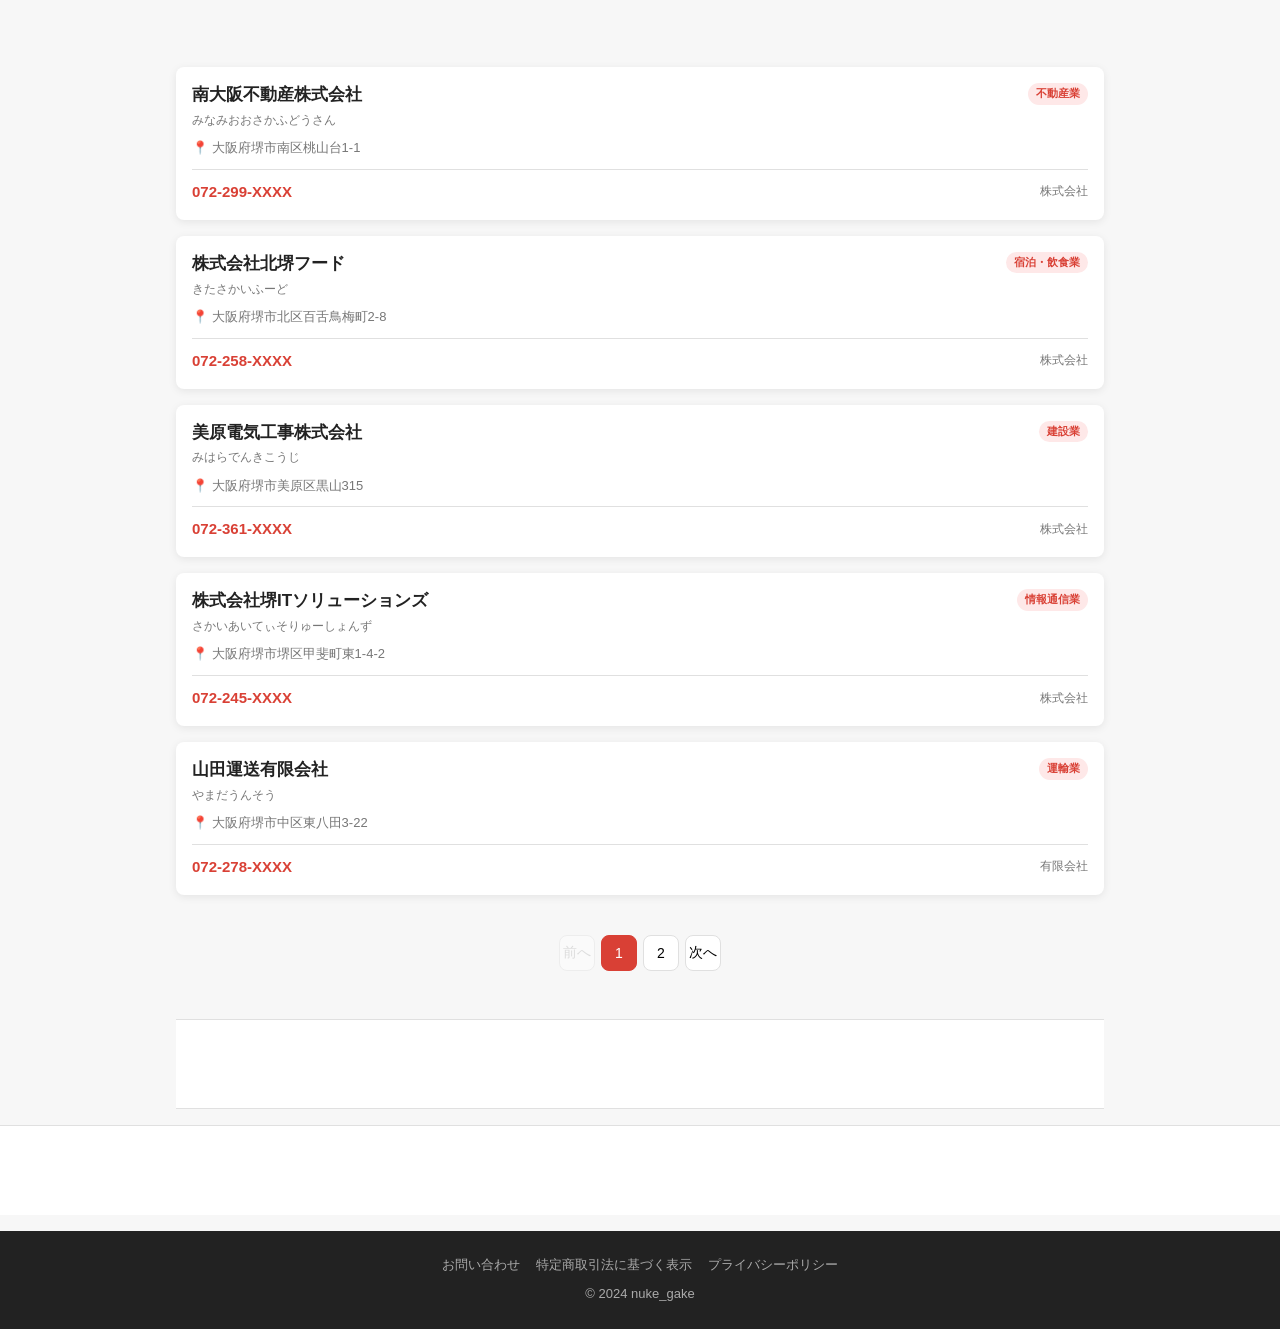
==== commit 4bfa52f6: "copy: swap main/sub catch - 同僚との差が、年収を変える。" ====
--- a/docs/index.html
+++ b/docs/index.html
@@ -3,10 +3,10 @@
 <head>
   <meta charset="UTF-8">
   <meta name="viewport" content="width=device-width, initial-scale=1.0">
-  <title>nukegake（ぬけがけ）- 社内ビリだけは、嫌だ。</title>
-  <meta name="description" content="同僚との差が、年収を変える。地域の法人情報を検索・閲覧できる営業マン向けサービス。大阪府堺市の企業リスト。">
-  <meta property="og:title" content="nukegake - 社内ビリだけは、嫌だ。">
-  <meta property="og:description" content="同僚との差が、年収を変える。地域の法人情報を一括検索。個人営業マンの武器。">
+  <title>nukegake（ぬけがけ）- 同僚との差が、年収を変える。</title>
+  <meta name="description" content="社内ビリだけは、嫌だ。地域の法人情報を検索・閲覧できる営業マン向けサービス。大阪府堺市の企業リスト。">
+  <meta property="og:title" content="nukegake - 同僚との差が、年収を変える。">
+  <meta property="og:description" content="社内ビリだけは、嫌だ。地域の法人情報を一括検索。個人営業マンの武器。">
   <meta property="og:type" content="website">
   <!-- Google AdSense -->
   <!-- 審査通過後、以下のコメントを解除してパブリッシャーIDを設定してください -->
@@ -25,8 +25,8 @@
 </header>
 
 <section class="hero">
-  <p class="hero-catch">社内ビリだけは、<em>嫌だ。</em></p>
-  <p class="hero-sub">同僚との差が、年収を変える。</p>
+  <p class="hero-catch">同僚との差が、<em>年収を変える。</em></p>
+  <p class="hero-sub">社内ビリだけは、嫌だ。</p>
 </section>
 
 <main class="container">
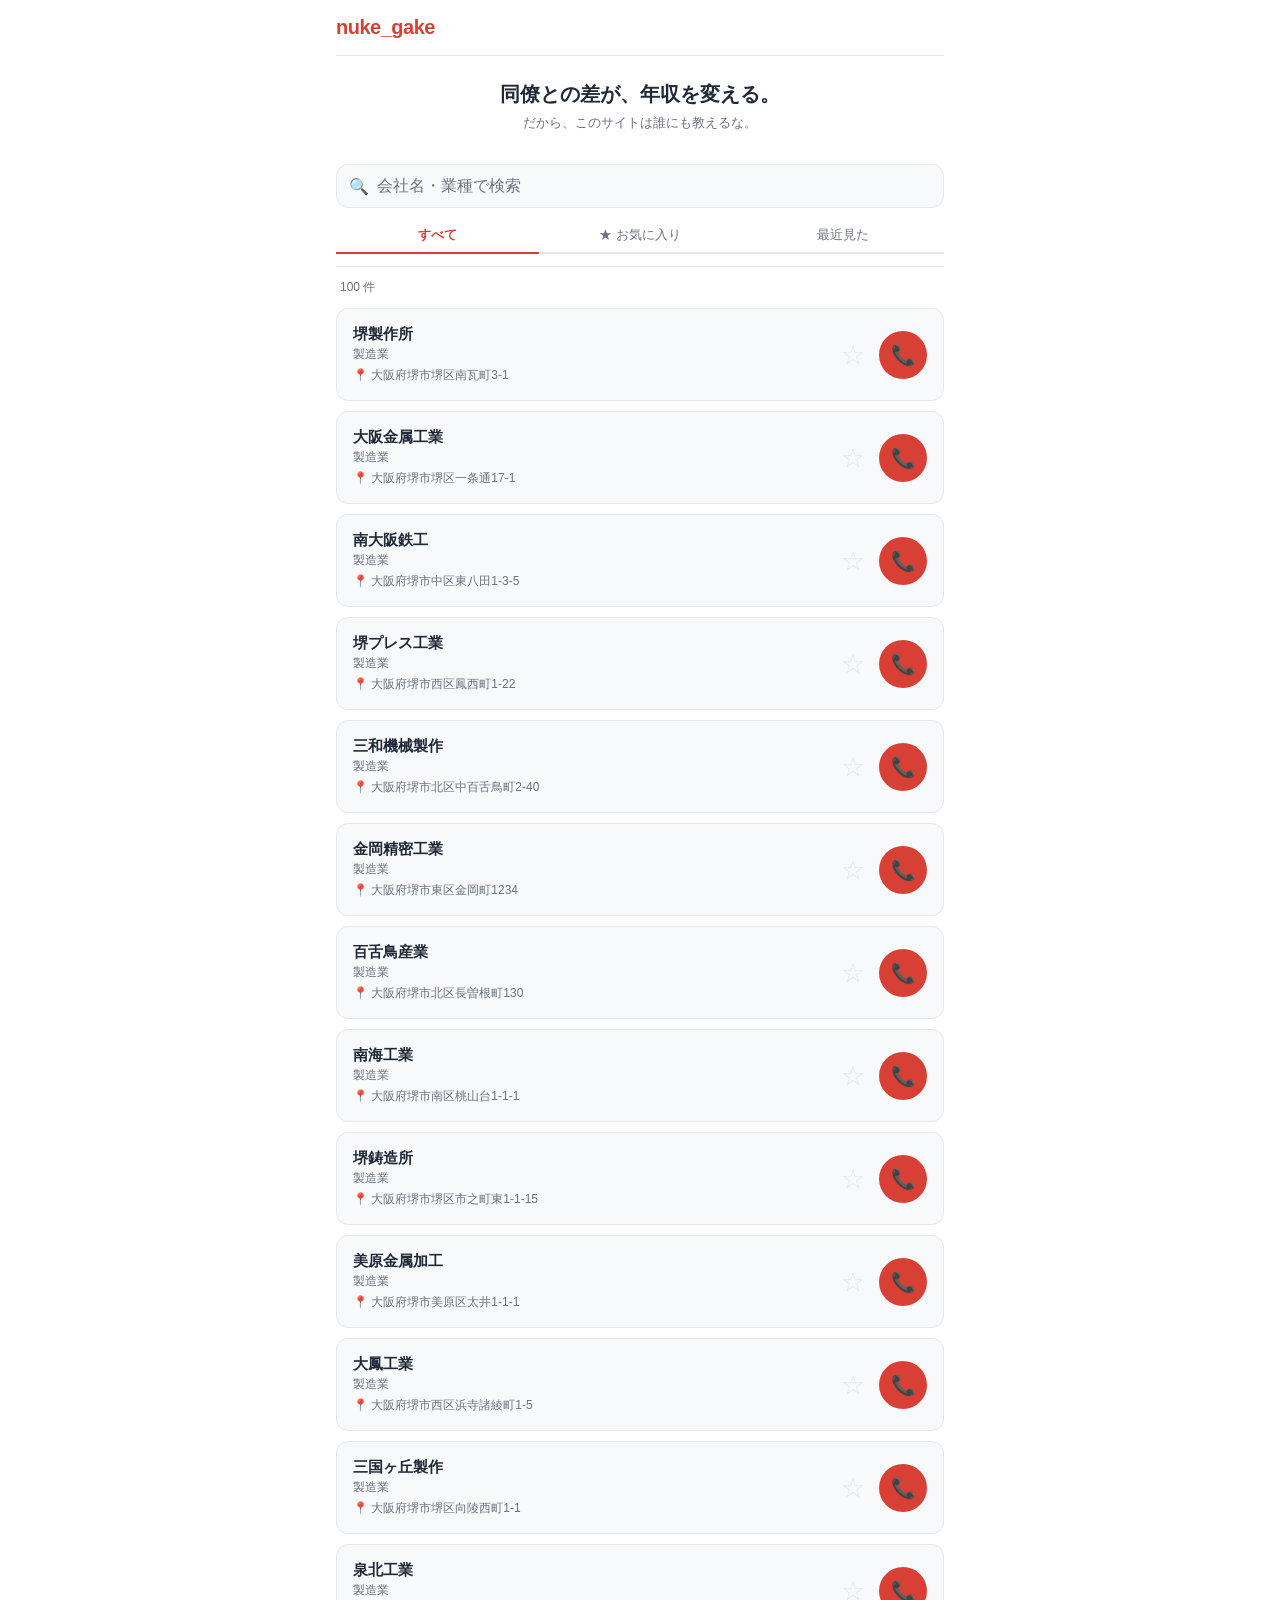
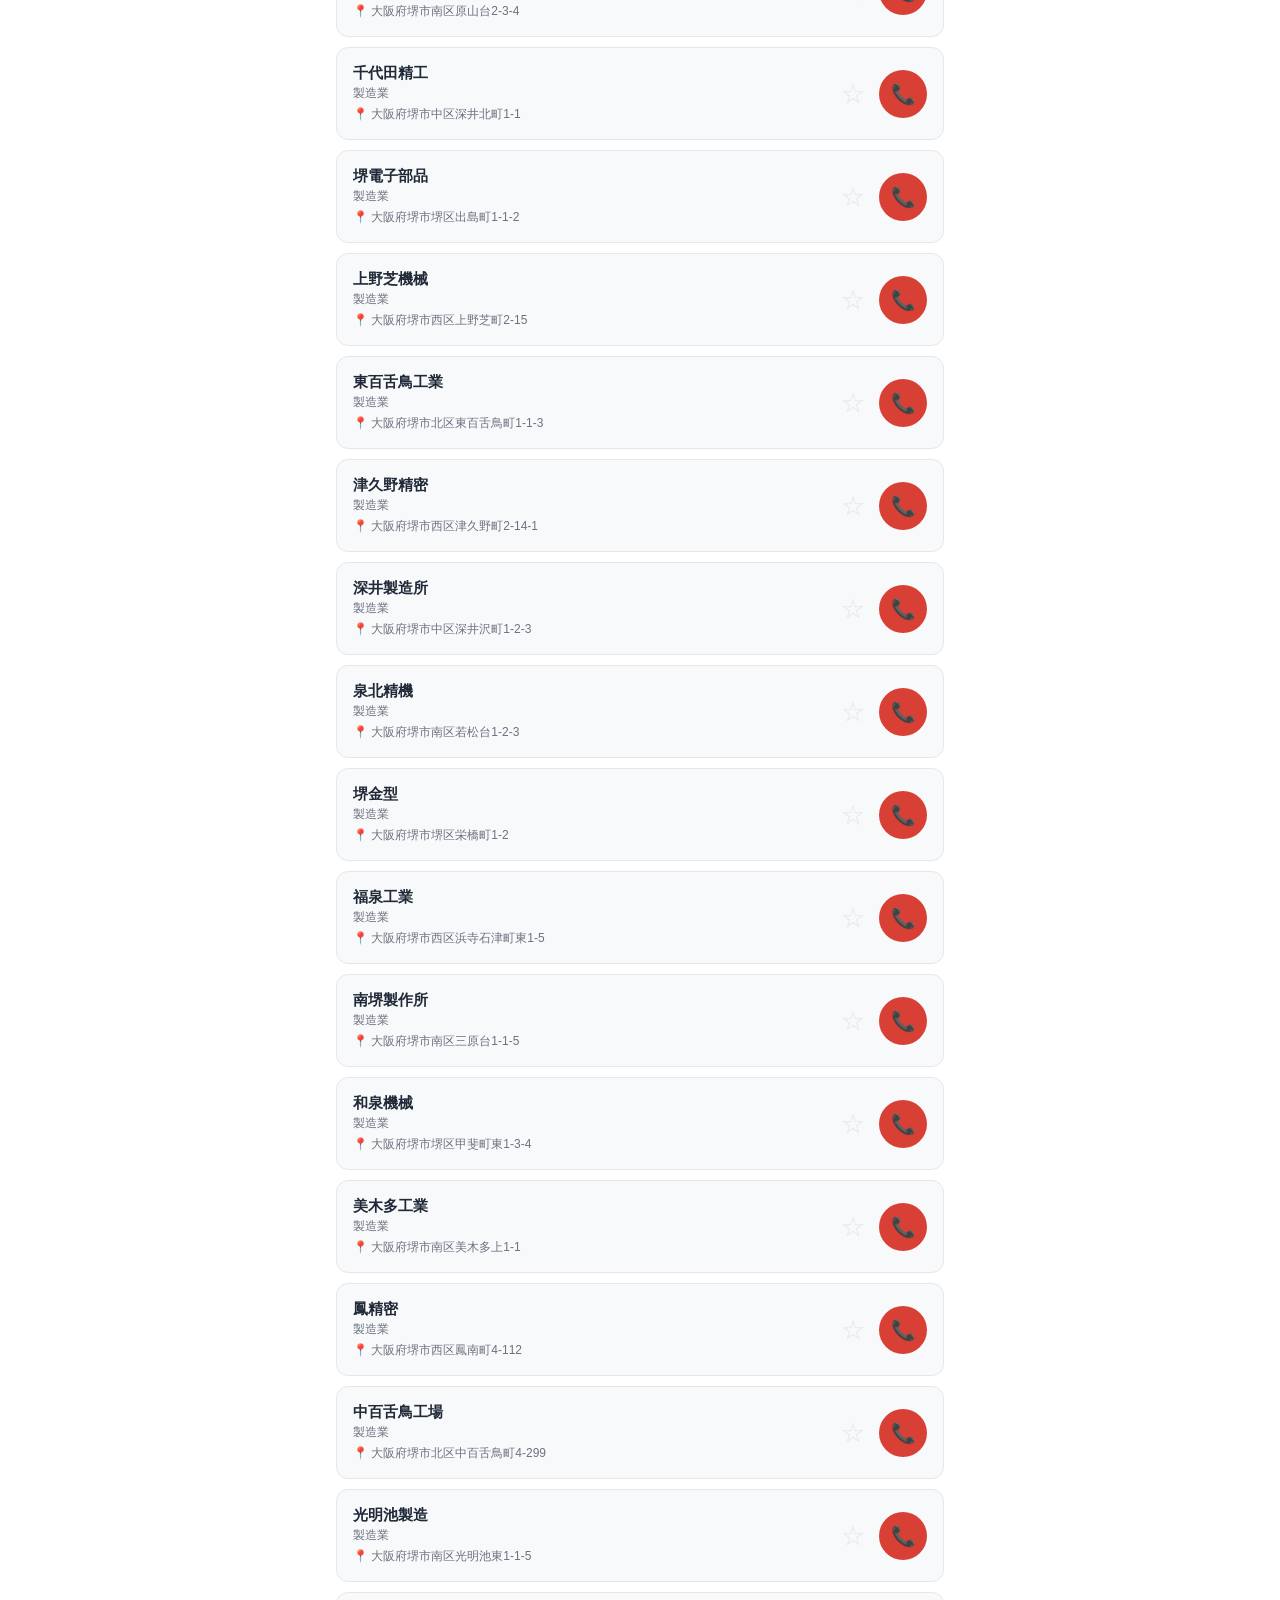
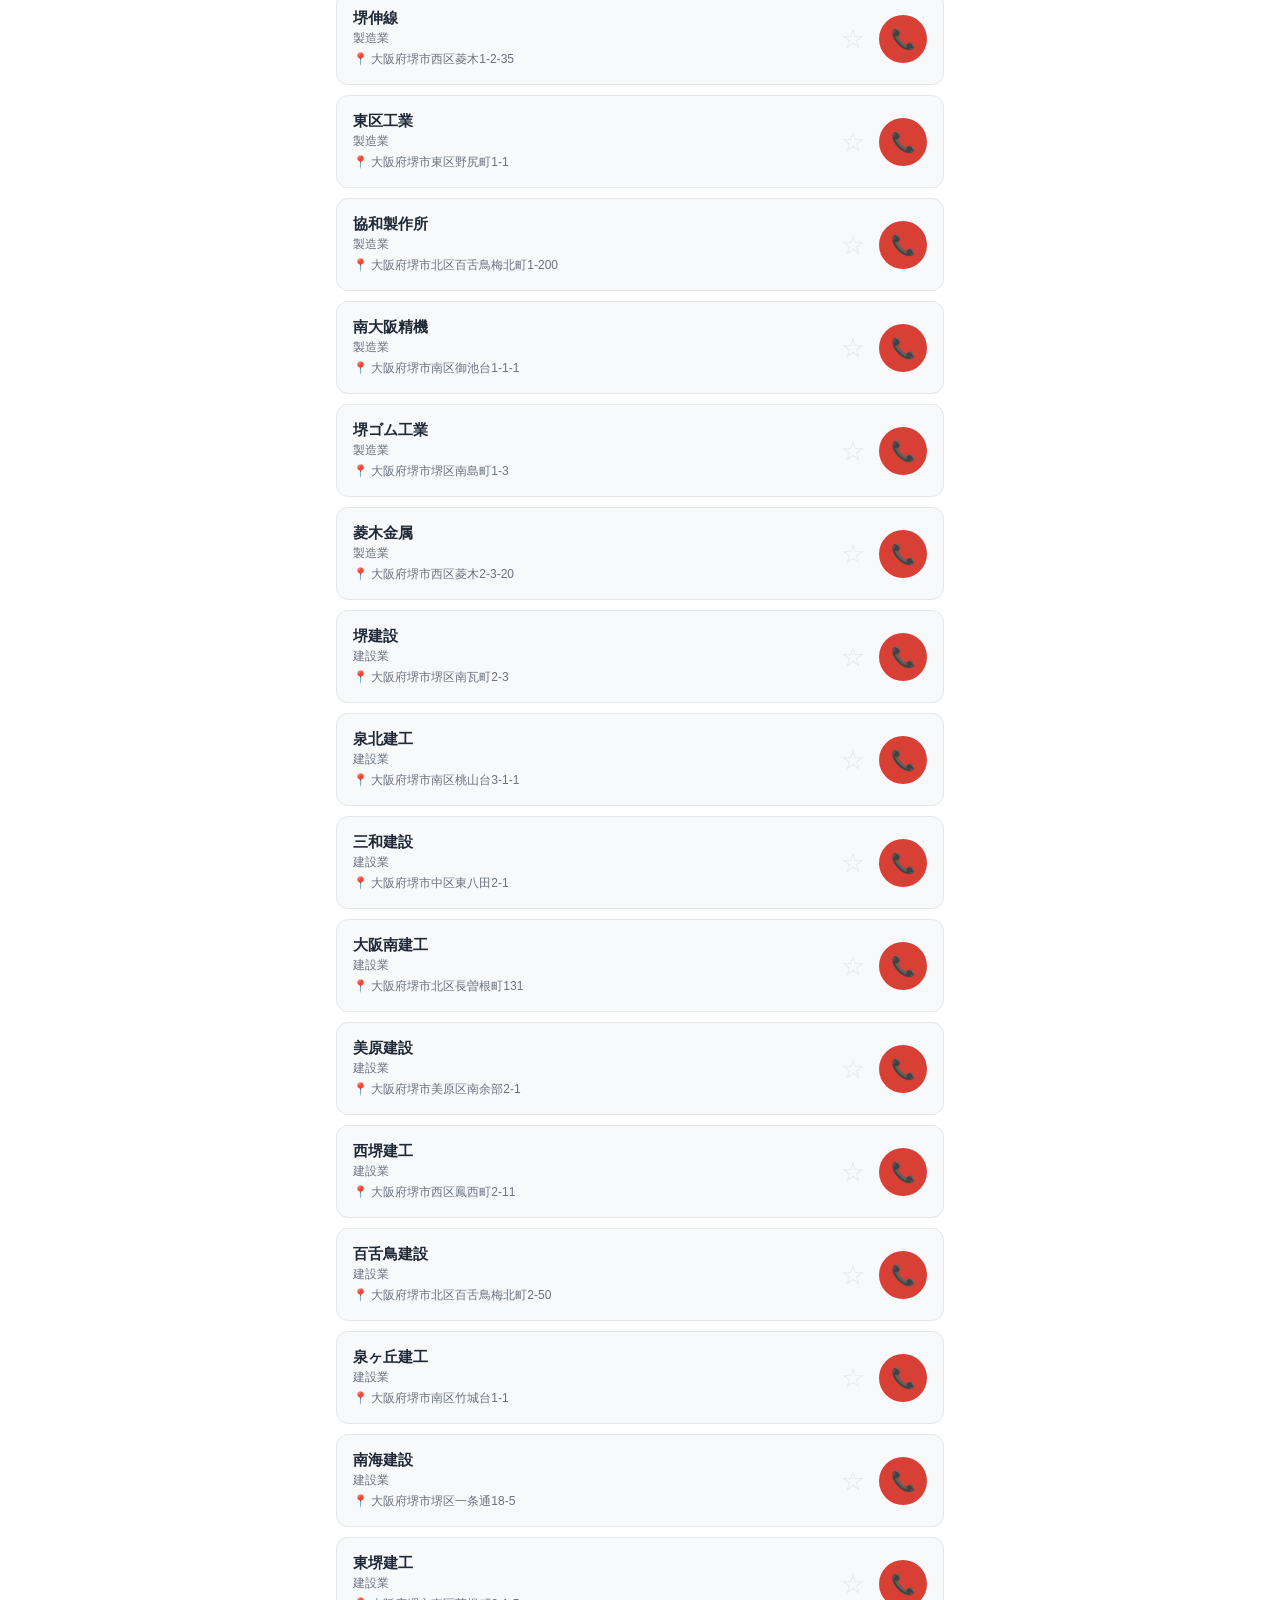
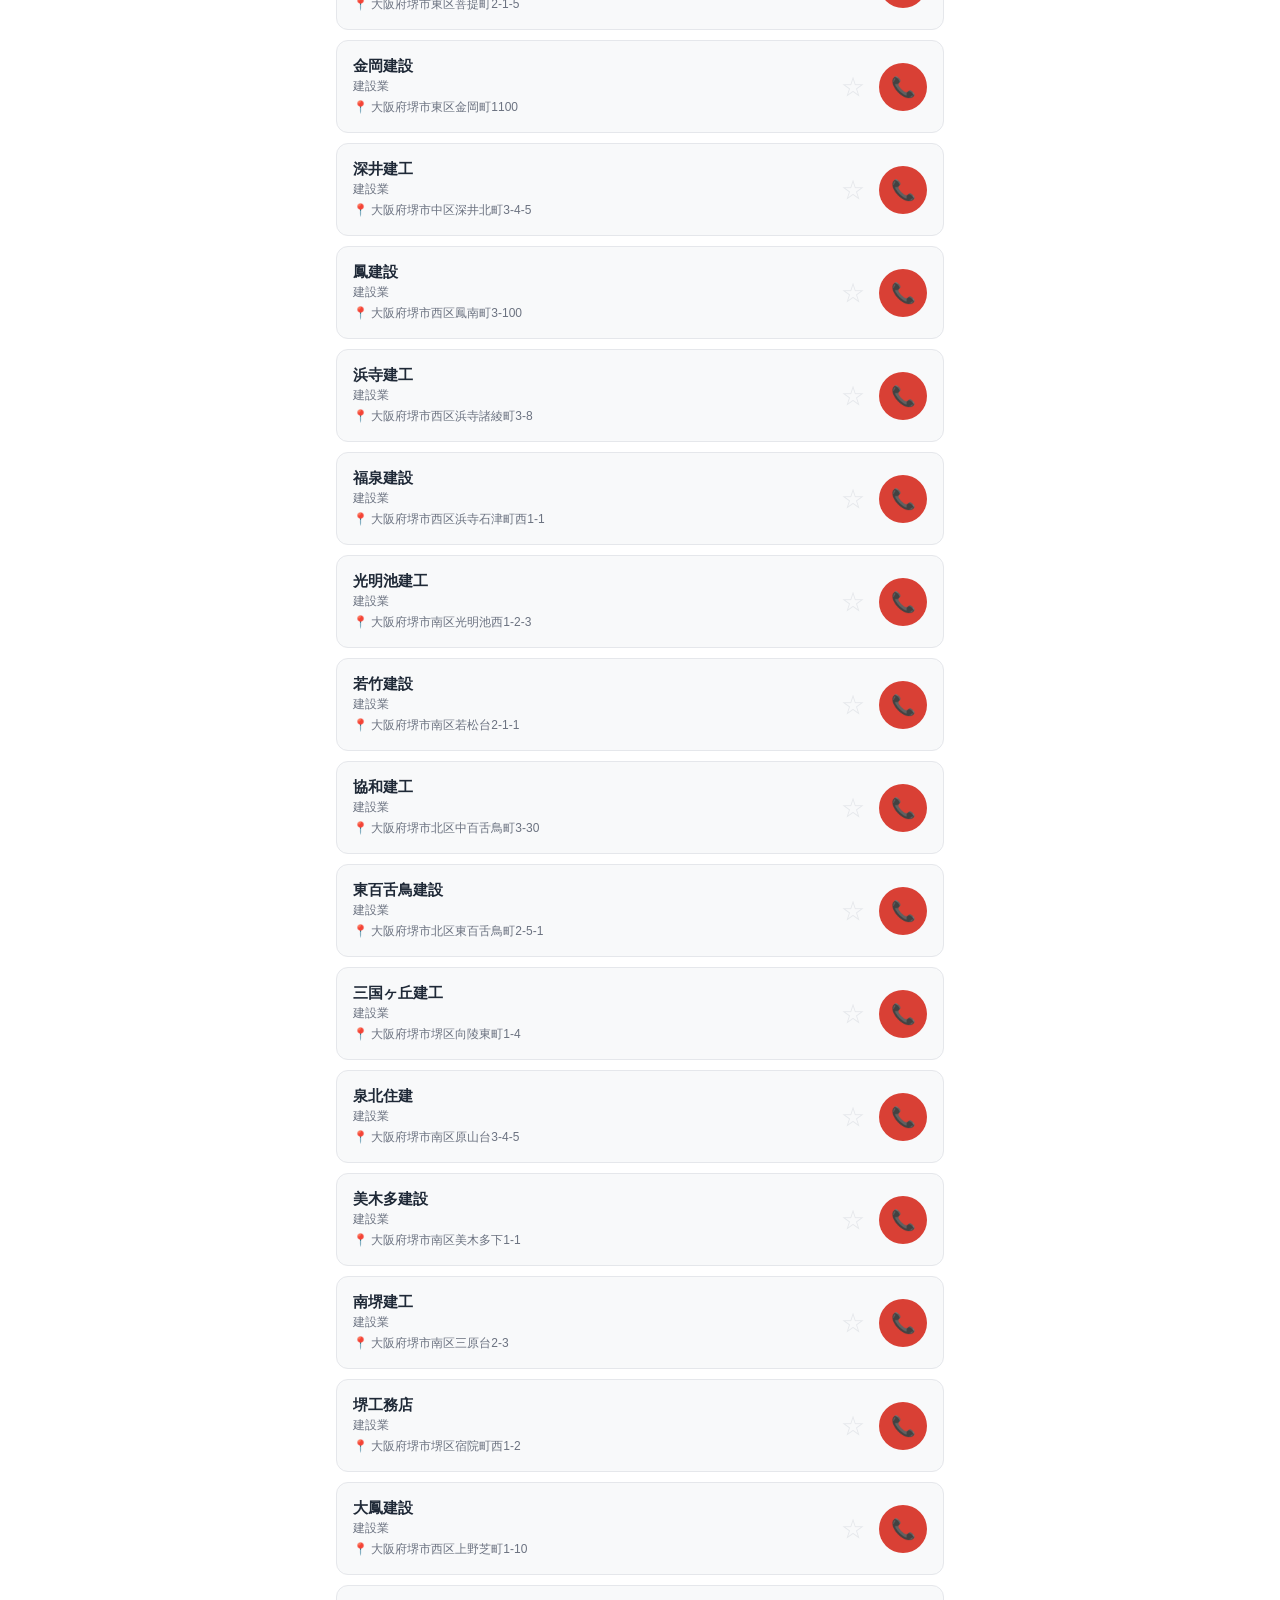
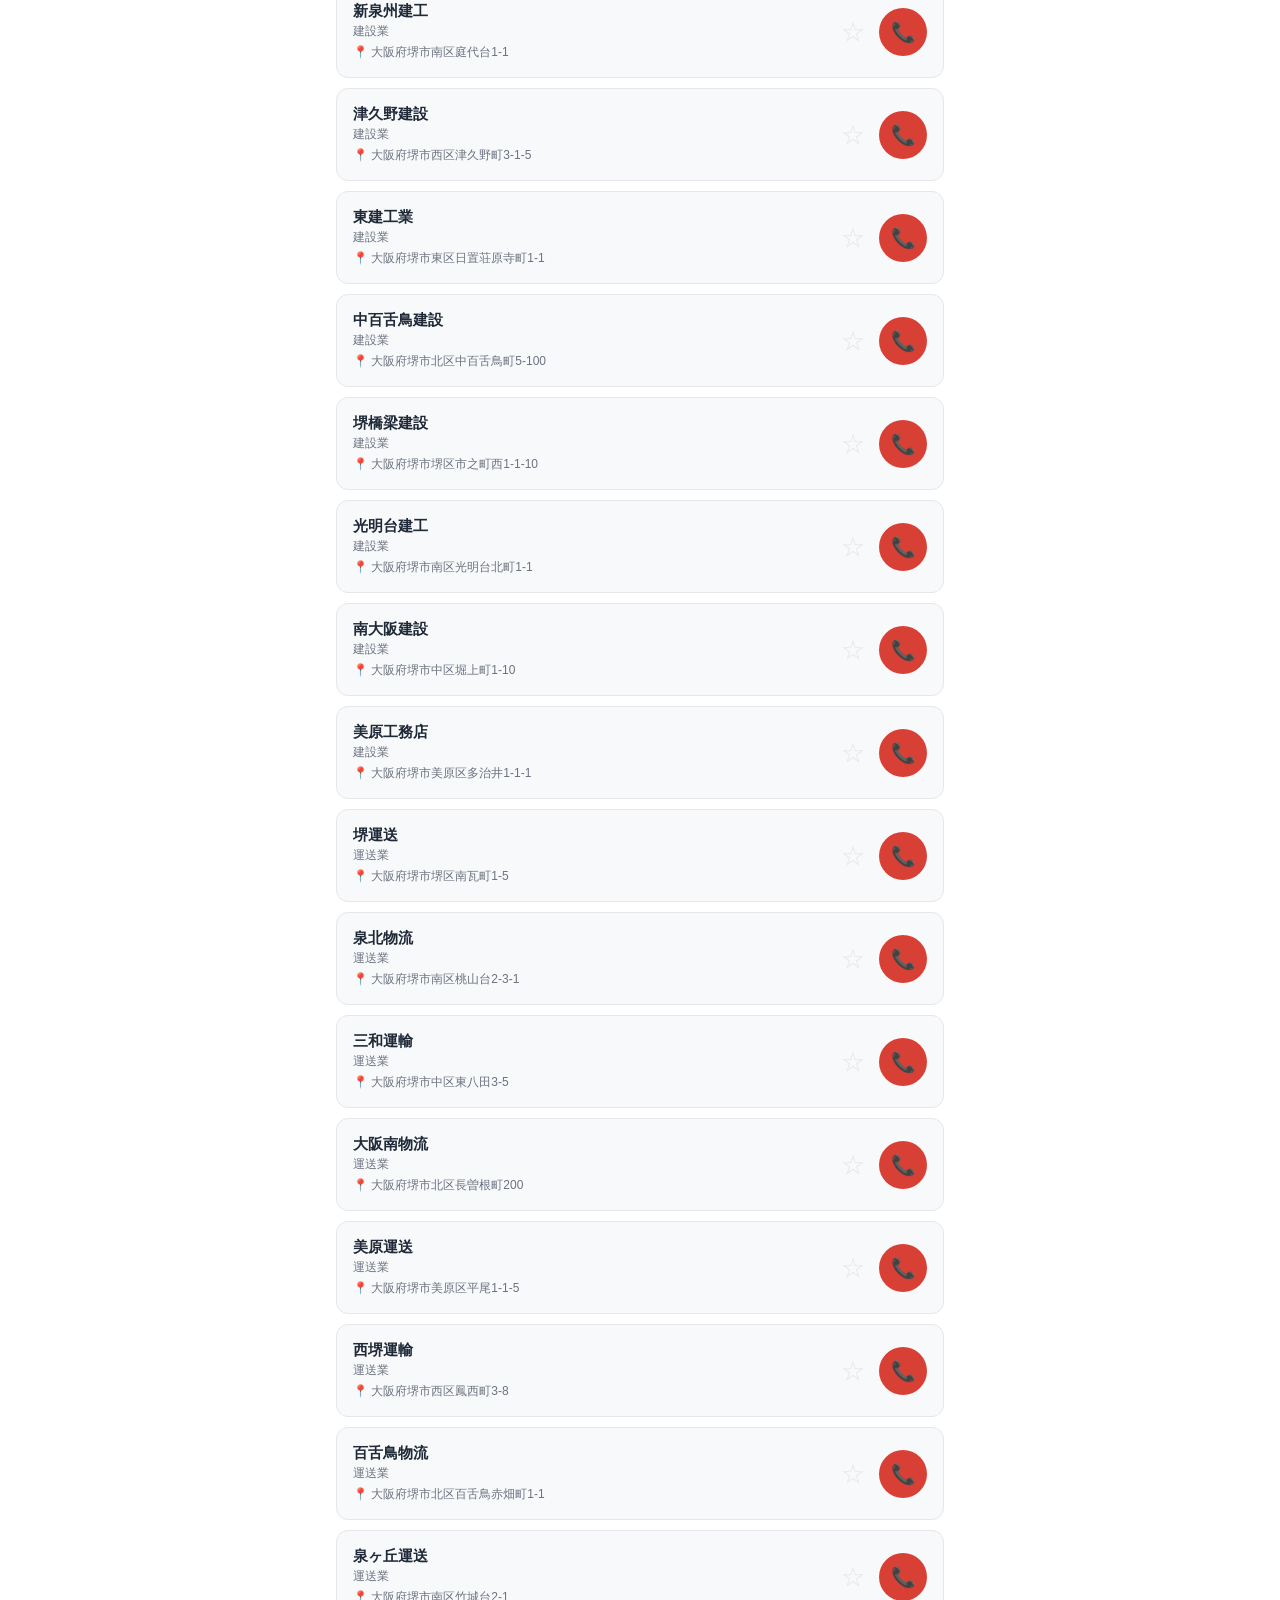
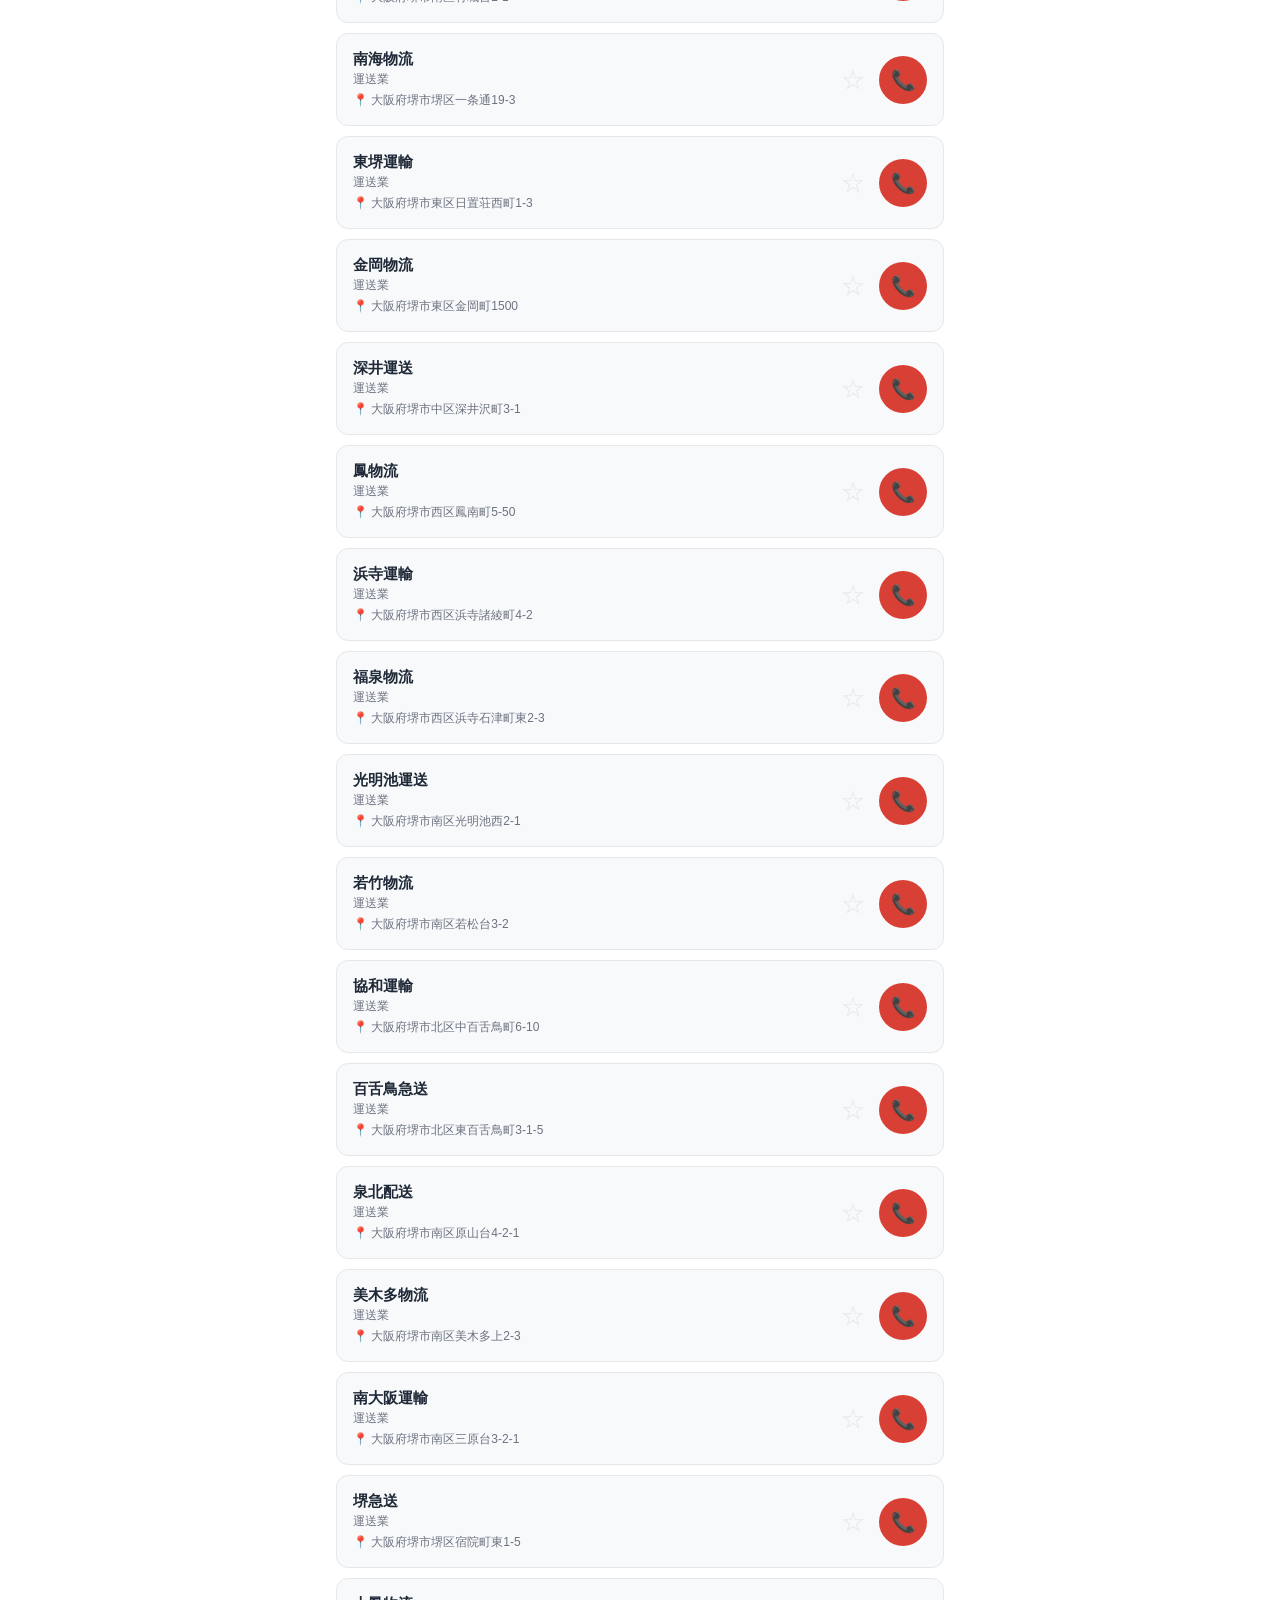
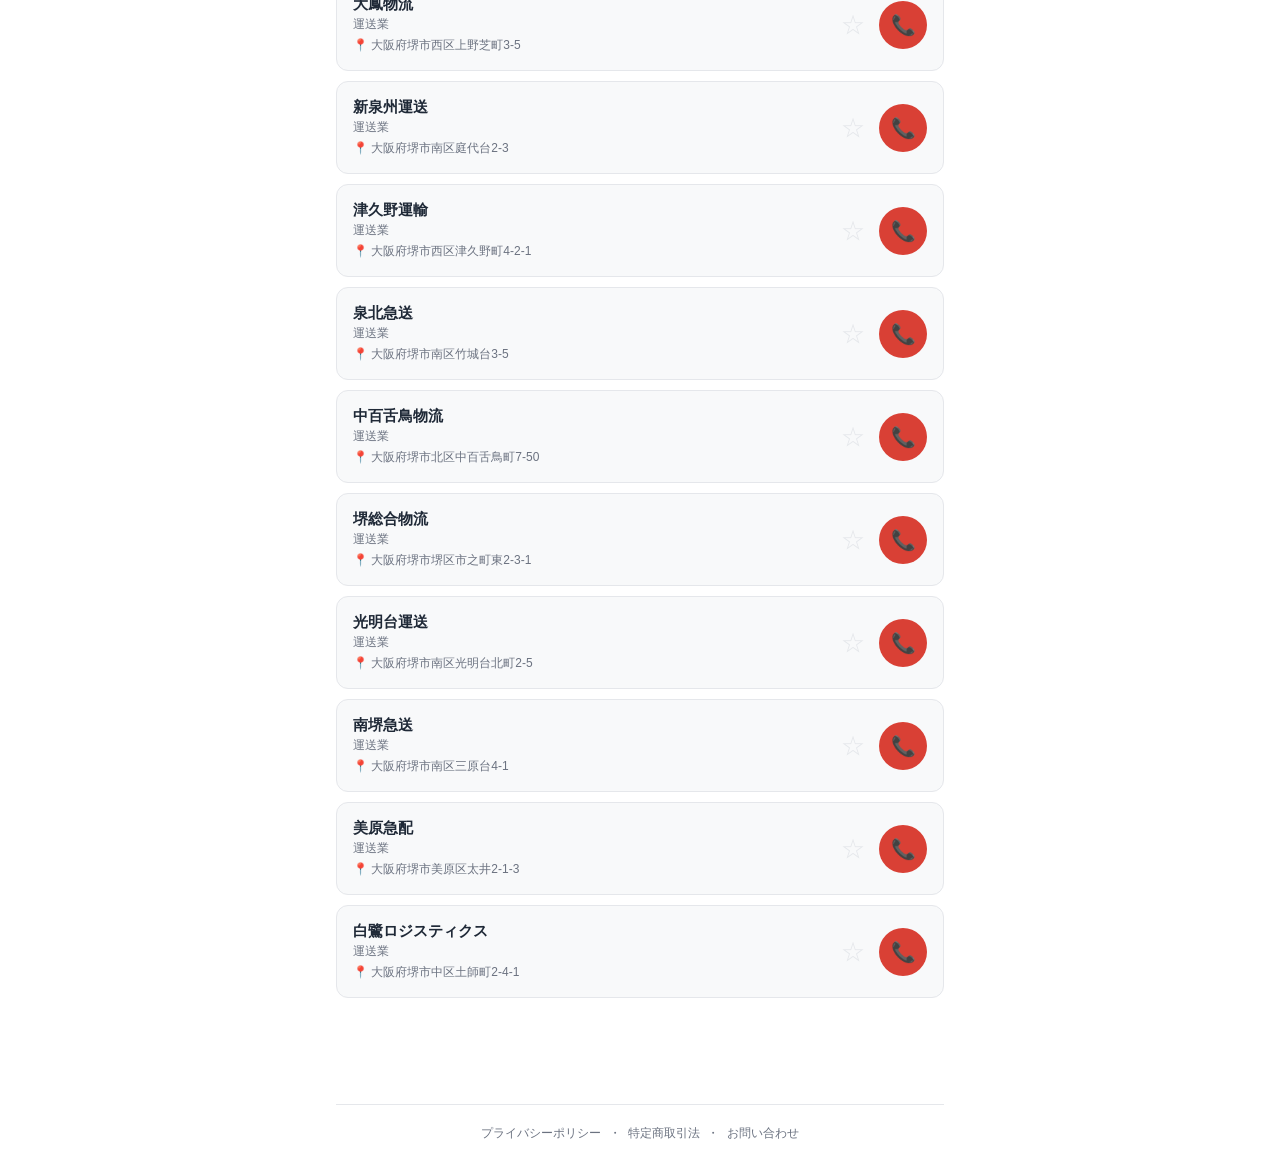
==== commit 4d58a3cf: "feat: implement MVP spec v1.0 — search, favorites, recent, PWA, GA4" ====
--- a/docs/index.html
+++ b/docs/index.html
@@ -2,114 +2,62 @@
 <html lang="ja">
 <head>
   <meta charset="UTF-8">
-  <meta name="viewport" content="width=device-width, initial-scale=1.0">
-  <title>nukegake（ぬけがけ）- 同僚との差が、年収を変える。</title>
-  <meta name="description" content="社内ビリだけは、嫌だ。地域の法人情報を検索・閲覧できる営業マン向けサービス。大阪府堺市の企業リスト。">
-  <meta property="og:title" content="nukegake - 同僚との差が、年収を変える。">
-  <meta property="og:description" content="社内ビリだけは、嫌だ。地域の法人情報を一括検索。個人営業マンの武器。">
+  <meta name="viewport" content="width=device-width, initial-scale=1.0, maximum-scale=1.0">
+  <meta name="theme-color" content="#D94035">
+  <title>nuke_gake — 同僚との差が、年収を変える。</title>
+  <meta name="description" content="地域の法人情報を手軽に検索。営業マンのためのツール。">
+  <meta property="og:title" content="nuke_gake — 同僚との差が、年収を変える。">
+  <meta property="og:description" content="だから、このサイトは誰にも教えるな。">
   <meta property="og:type" content="website">
-  <!-- Google AdSense -->
-  <!-- 審査通過後、以下のコメントを解除してパブリッシャーIDを設定してください -->
-  <!-- <script async src="https://pagead2.googlesyndication.com/pagead/js/adsbygoogle.js?client=ca-pub-XXXXXXXXXXXXXXXX" crossorigin="anonymous"></script> -->
-  <link rel="stylesheet" href="css/style.css">
+  <link rel="manifest" href="manifest.json">
+  <link rel="apple-touch-icon" href="assets/icon.svg">
+  <!-- GA4 (Measurement IDを設定してコメントアウトを外してください)
+  <script async src="https://www.googletagmanager.com/gtag/js?id=G-XXXXXXXXXX"></script>
+  <script>
+    window.dataLayer = window.dataLayer || [];
+    function gtag(){dataLayer.push(arguments);}
+    gtag('js', new Date());
+    gtag('config', 'G-XXXXXXXXXX');
+  </script>
+  -->
+  <link rel="stylesheet" href="style.css">
 </head>
 <body>
 
 <header class="header">
-  <div class="header-inner">
-    <a href="index.html" class="logo">nuke<span>gake</span></a>
-    <nav class="header-nav">
-      <a href="contact.html" class="btn btn-sm btn-outline">お問い合わせ</a>
-    </nav>
-  </div>
+  <div class="logo">nuke_gake</div>
 </header>
 
-<section class="hero">
-  <p class="hero-catch">同僚との差が、<em>年収を変える。</em></p>
-  <p class="hero-sub">社内ビリだけは、嫌だ。</p>
-</section>
+<div class="hero">
+  <p class="hero-main">同僚との差が、年収を変える。</p>
+  <p class="hero-sub">だから、このサイトは誰にも教えるな。</p>
+</div>
 
-<main class="container">
+<div class="search-area">
+  <div class="search-box">
+    <span class="search-icon">🔍</span>
+    <input type="search" id="search-input" class="search-input" placeholder="会社名・業種で検索" autocomplete="off">
+    <button class="search-clear" id="search-clear" aria-label="クリア">✕</button>
+  </div>
+  <div class="view-tabs">
+    <button class="tab active" data-view="all">すべて</button>
+    <button class="tab" data-view="favorites">★ お気に入り</button>
+    <button class="tab" data-view="recent">最近見た</button>
+  </div>
+</div>
 
-  <div class="filter-bar">
-    <div class="filter-row">
-      <div class="filter-group">
-        <label for="filter-prefecture">都道府県</label>
-        <select id="filter-prefecture">
-          <option value="">すべての都道府県</option>
-        </select>
-      </div>
-      <div class="filter-group">
-        <label for="filter-city">市区町村</label>
-        <select id="filter-city">
-          <option value="">市区町村を選択</option>
-        </select>
-      </div>
-      <div class="filter-group">
-        <label for="filter-industry">業種</label>
-        <select id="filter-industry">
-          <option value="">すべての業種</option>
-        </select>
-      </div>
-      <button id="btn-reset" class="btn btn-sm btn-outline" style="align-self:flex-end">リセット</button>
-    </div>
-  </div>
-
-  <div class="result-header">
-    <p class="result-count" id="result-count">-</p>
-  </div>
-
-  <!-- AdSense 広告ユニット（リスト上部 Leaderboard 728x90） -->
-  <div class="ad-slot ad-leaderboard">
-    <ins class="adsbygoogle"
-         style="display:block"
-         data-ad-client="ca-pub-XXXXXXXXXXXXXXXX"
-         data-ad-slot="XXXXXXXXXX"
-         data-ad-format="horizontal"
-         data-full-width-responsive="true"></ins>
-    <script>(adsbygoogle = window.adsbygoogle || []).push({});</script>
-  </div>
-
-  <div id="company-list" class="company-list">
-    <div class="loading">読み込み中...</div>
-  </div>
-
-  <div id="pagination" class="pagination"></div>
-
-  <!-- AdSense 広告ユニット（リスト下部 Leaderboard 728x90） -->
-  <div class="ad-slot ad-leaderboard">
-    <ins class="adsbygoogle"
-         style="display:block"
-         data-ad-client="ca-pub-XXXXXXXXXXXXXXXX"
-         data-ad-slot="XXXXXXXXXX"
-         data-ad-format="horizontal"
-         data-full-width-responsive="true"></ins>
-    <script>(adsbygoogle = window.adsbygoogle || []).push({});</script>
-  </div>
-
+<main class="results" id="results">
+  <div class="loading">読み込み中...</div>
 </main>
 
-<!-- AdSense 広告ユニット（フッター上部 Leaderboard 728x90） -->
-<div class="ad-slot ad-leaderboard ad-before-footer">
-  <ins class="adsbygoogle"
-       style="display:block"
-       data-ad-client="ca-pub-XXXXXXXXXXXXXXXX"
-       data-ad-slot="XXXXXXXXXX"
-       data-ad-format="horizontal"
-       data-full-width-responsive="true"></ins>
-  <script>(adsbygoogle = window.adsbygoogle || []).push({});</script>
-</div>
-
 <footer class="footer">
-  <div class="footer-links">
-    <a href="contact.html">お問い合わせ</a>
-    <a href="tokushoho.html">特定商取引法に基づく表示</a>
-    <a href="privacy.html">プライバシーポリシー</a>
-  </div>
-  <p>&copy; 2024 nuke_gake</p>
+  <a href="privacy.html">プライバシーポリシー</a>
+  <span class="footer-sep">・</span>
+  <a href="tokushoho.html">特定商取引法</a>
+  <span class="footer-sep">・</span>
+  <a href="contact.html">お問い合わせ</a>
 </footer>
 
-<script src="js/config.js"></script>
-<script src="js/app.js"></script>
+<script src="app.js"></script>
 </body>
 </html>
--- a/docs/style.css
+++ b/docs/style.css
@@ -0,0 +1,231 @@
+:root {
+  --bg: #FFFFFF;
+  --card-bg: #F8F9FA;
+  --text: #1F2937;
+  --muted: #6B7280;
+  --border: #E5E7EB;
+  --primary: #D94035;
+  --primary-d: #B52A20;
+  --radius: 12px;
+}
+
+*, *::before, *::after { box-sizing: border-box; margin: 0; padding: 0; }
+
+body {
+  background: var(--bg);
+  color: var(--text);
+  font-family: -apple-system, BlinkMacSystemFont, 'Hiragino Sans', 'Yu Gothic UI', sans-serif;
+  max-width: 640px;
+  margin: 0 auto;
+  padding: 0 16px;
+  min-height: 100vh;
+}
+
+/* Header */
+.header {
+  padding: 16px 0;
+  border-bottom: 1px solid var(--border);
+}
+.logo {
+  color: var(--primary);
+  font-weight: 800;
+  font-size: 20px;
+  letter-spacing: -0.5px;
+}
+
+/* Hero */
+.hero {
+  padding: 24px 0 20px;
+  text-align: center;
+}
+.hero-main {
+  font-size: 20px;
+  font-weight: 700;
+  color: var(--text);
+  line-height: 1.4;
+}
+.hero-sub {
+  font-size: 13px;
+  color: var(--muted);
+  margin-top: 6px;
+}
+
+/* Search */
+.search-area {
+  position: sticky;
+  top: 0;
+  background: var(--bg);
+  padding: 12px 0;
+  z-index: 100;
+  border-bottom: 1px solid var(--border);
+}
+.search-box {
+  position: relative;
+  display: flex;
+  align-items: center;
+  background: var(--card-bg);
+  border: 1.5px solid var(--border);
+  border-radius: var(--radius);
+  padding: 0 12px;
+  transition: border-color 0.15s;
+}
+.search-box:focus-within {
+  border-color: var(--primary);
+  background: #fff;
+}
+.search-icon {
+  font-size: 16px;
+  margin-right: 8px;
+  flex-shrink: 0;
+}
+.search-input {
+  flex: 1;
+  border: none;
+  background: transparent;
+  font-size: 16px;
+  color: var(--text);
+  padding: 12px 0;
+  outline: none;
+  width: 100%;
+}
+.search-input::placeholder { color: var(--muted); }
+.search-clear {
+  background: none;
+  border: none;
+  color: var(--muted);
+  font-size: 14px;
+  cursor: pointer;
+  padding: 4px;
+  display: none;
+  flex-shrink: 0;
+}
+.search-clear.visible { display: block; }
+
+/* Tabs */
+.view-tabs {
+  display: flex;
+  gap: 0;
+  margin-top: 10px;
+}
+.tab {
+  flex: 1;
+  background: none;
+  border: none;
+  border-bottom: 2px solid var(--border);
+  padding: 8px 0;
+  font-size: 13px;
+  color: var(--muted);
+  cursor: pointer;
+  transition: color 0.15s, border-color 0.15s;
+  font-family: inherit;
+}
+.tab.active {
+  color: var(--primary);
+  border-bottom-color: var(--primary);
+  font-weight: 600;
+}
+
+/* Results */
+.results {
+  padding: 12px 0 80px;
+}
+.result-count {
+  font-size: 12px;
+  color: var(--muted);
+  margin-bottom: 12px;
+  padding: 0 4px;
+}
+
+/* Cards */
+.company-card {
+  background: var(--card-bg);
+  border: 1px solid var(--border);
+  border-radius: var(--radius);
+  padding: 16px;
+  margin-bottom: 10px;
+  display: flex;
+  align-items: center;
+  gap: 12px;
+}
+.card-info { flex: 1; min-width: 0; }
+.card-name {
+  font-size: 15px;
+  font-weight: 700;
+  color: var(--text);
+  white-space: nowrap;
+  overflow: hidden;
+  text-overflow: ellipsis;
+}
+.card-industry {
+  font-size: 12px;
+  color: var(--muted);
+  margin-top: 2px;
+}
+.card-address {
+  font-size: 12px;
+  color: var(--muted);
+  margin-top: 4px;
+  white-space: nowrap;
+  overflow: hidden;
+  text-overflow: ellipsis;
+}
+.card-actions {
+  display: flex;
+  align-items: center;
+  gap: 10px;
+  flex-shrink: 0;
+}
+.btn-tel {
+  display: flex;
+  align-items: center;
+  justify-content: center;
+  width: 48px;
+  height: 48px;
+  background: var(--primary);
+  color: #fff;
+  border-radius: 50%;
+  text-decoration: none;
+  font-size: 20px;
+  flex-shrink: 0;
+  transition: background 0.15s;
+}
+.btn-tel:hover { background: var(--primary-d); }
+.btn-tel.no-tel {
+  background: var(--border);
+  color: var(--muted);
+  pointer-events: none;
+  font-size: 14px;
+}
+.btn-fav {
+  background: none;
+  border: none;
+  font-size: 24px;
+  color: var(--border);
+  cursor: pointer;
+  padding: 4px;
+  line-height: 1;
+  transition: color 0.15s;
+  flex-shrink: 0;
+}
+.btn-fav.active { color: var(--primary); }
+
+/* Empty / Loading */
+.loading, .empty {
+  text-align: center;
+  color: var(--muted);
+  font-size: 14px;
+  padding: 48px 0;
+}
+
+/* Footer */
+.footer {
+  text-align: center;
+  padding: 20px 0;
+  font-size: 12px;
+  color: var(--muted);
+  border-top: 1px solid var(--border);
+  margin-top: 16px;
+}
+.footer a { color: var(--muted); text-decoration: none; }
+.footer a:hover { color: var(--primary); }
+.footer-sep { margin: 0 4px; }
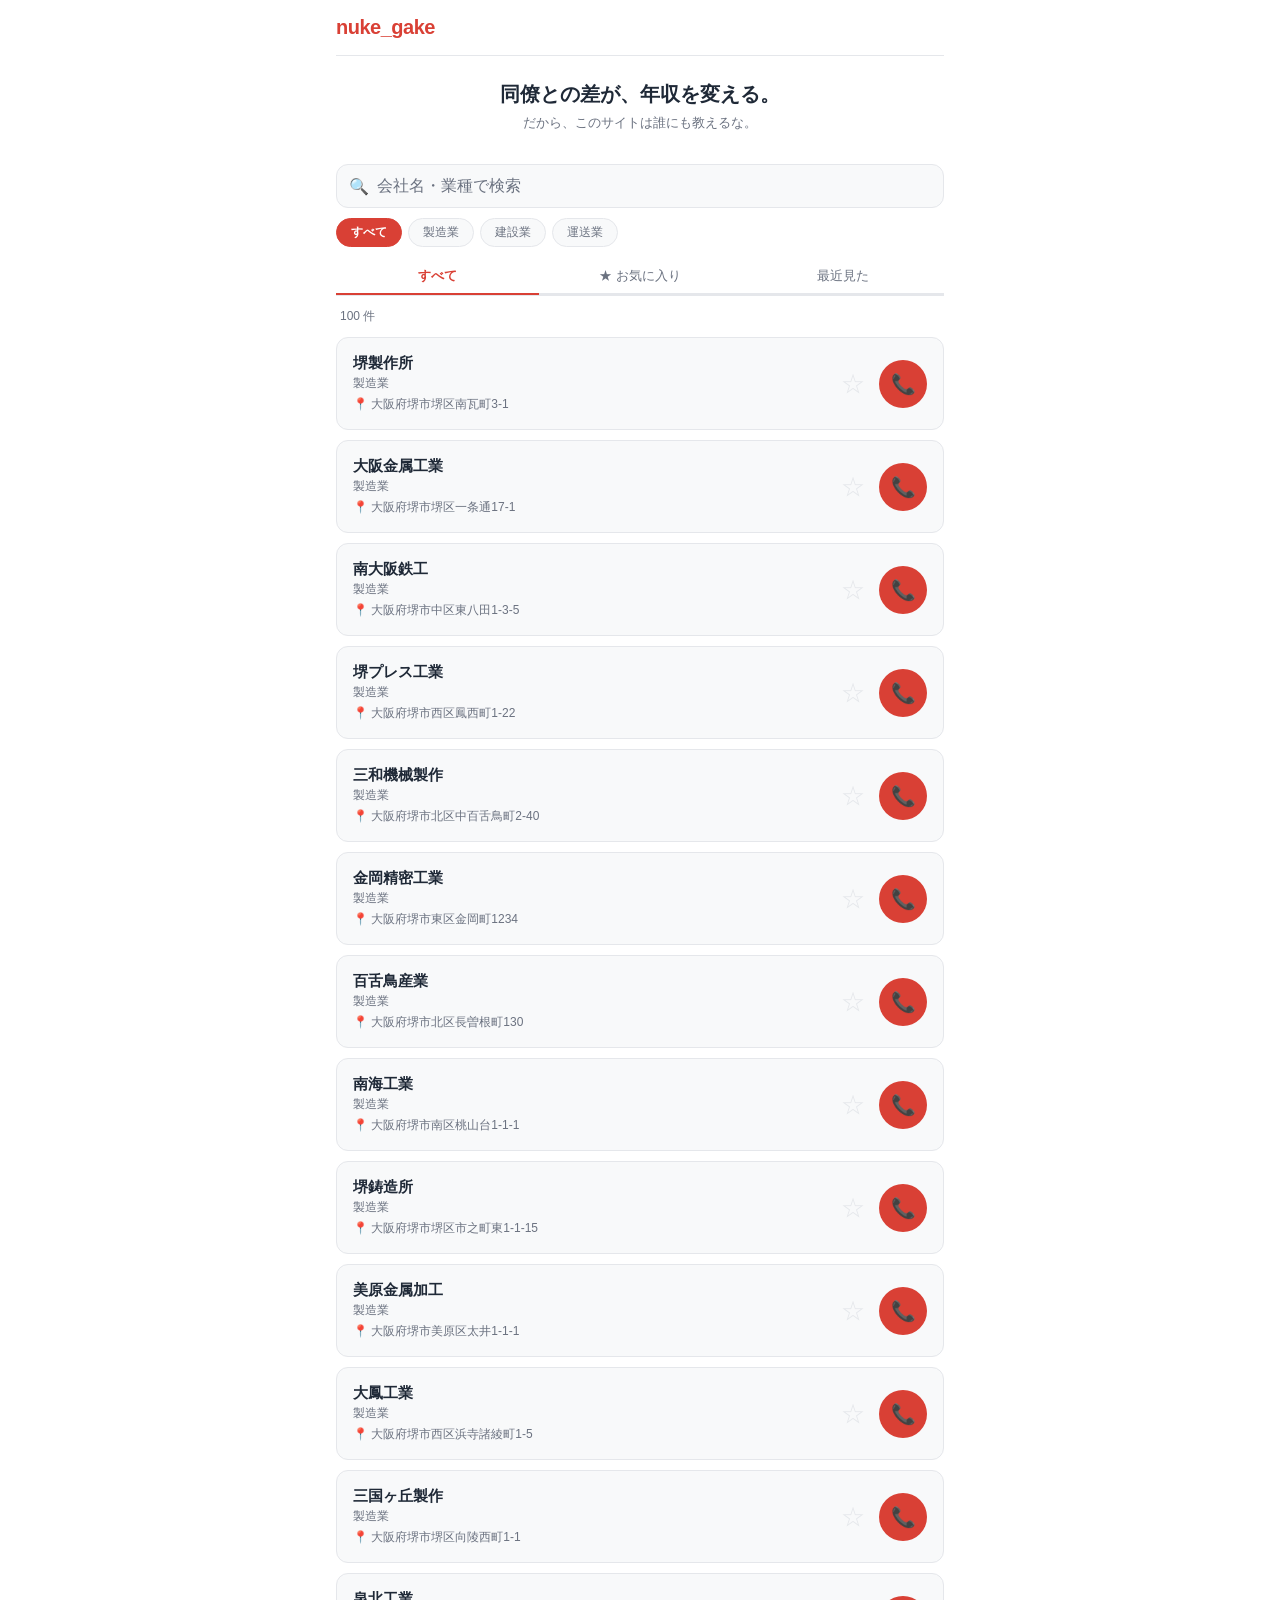
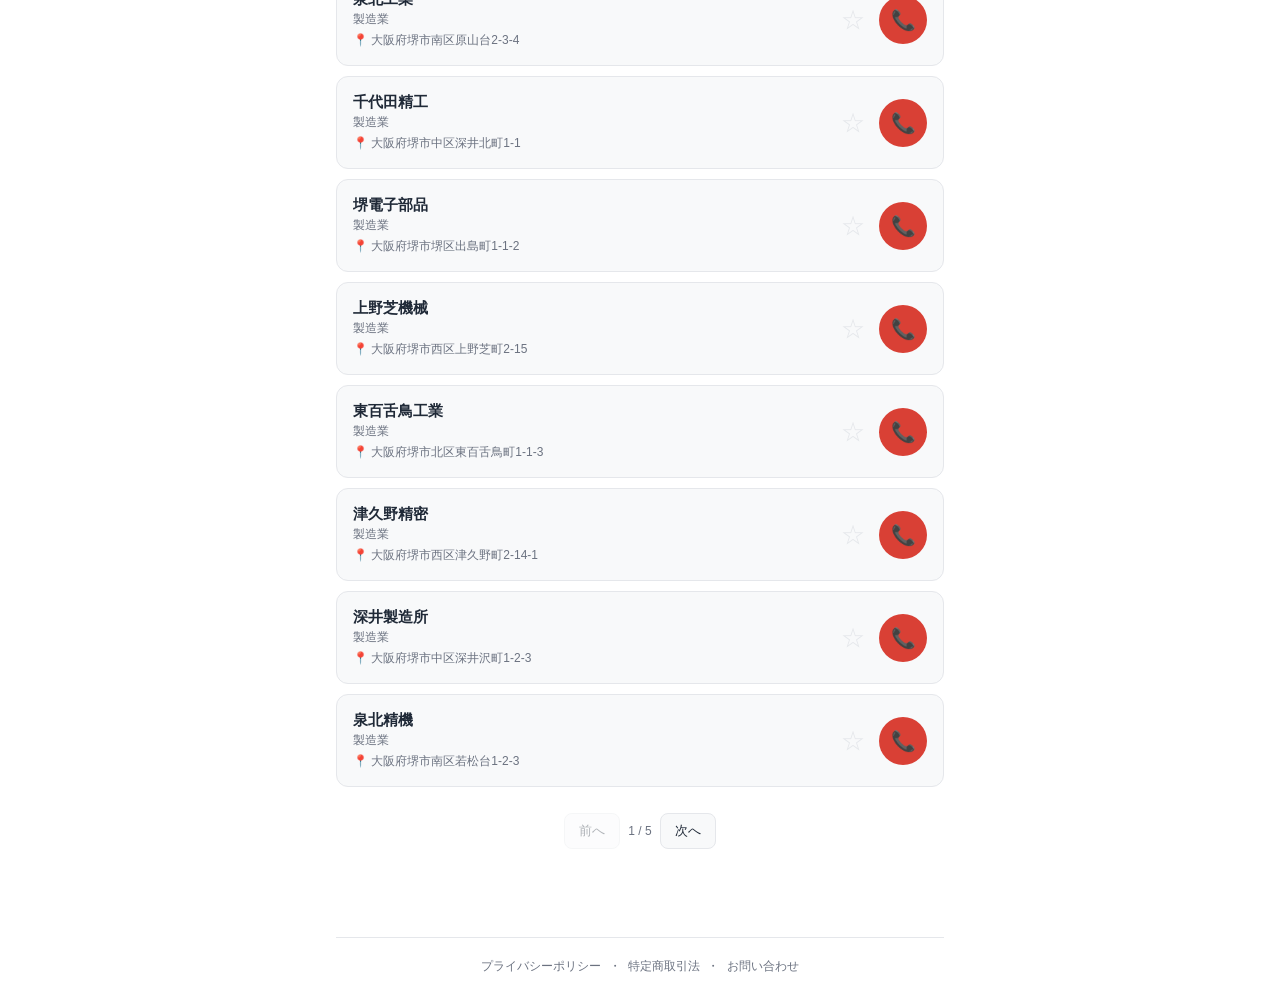
==== commit 96fefe96: "feat: add industry filter chips and pagination" ====
--- a/docs/index.html
+++ b/docs/index.html
@@ -11,15 +11,13 @@
   <meta property="og:type" content="website">
   <link rel="manifest" href="manifest.json">
   <link rel="apple-touch-icon" href="assets/icon.svg">
-  <!-- GA4 (Measurement IDを設定してコメントアウトを外してください)
-  <script async src="https://www.googletagmanager.com/gtag/js?id=G-XXXXXXXXXX"></script>
+  <script async src="https://www.googletagmanager.com/gtag/js?id=G-FH6LM8LSXQ"></script>
   <script>
     window.dataLayer = window.dataLayer || [];
     function gtag(){dataLayer.push(arguments);}
     gtag('js', new Date());
-    gtag('config', 'G-XXXXXXXXXX');
+    gtag('config', 'G-FH6LM8LSXQ');
   </script>
-  -->
   <link rel="stylesheet" href="style.css">
 </head>
 <body>
@@ -39,6 +37,12 @@
     <input type="search" id="search-input" class="search-input" placeholder="会社名・業種で検索" autocomplete="off">
     <button class="search-clear" id="search-clear" aria-label="クリア">✕</button>
   </div>
+  <div class="industry-filters" id="industry-filters">
+    <button class="industry-chip active" data-industry="">すべて</button>
+    <button class="industry-chip" data-industry="製造業">製造業</button>
+    <button class="industry-chip" data-industry="建設業">建設業</button>
+    <button class="industry-chip" data-industry="運送業">運送業</button>
+  </div>
   <div class="view-tabs">
     <button class="tab active" data-view="all">すべて</button>
     <button class="tab" data-view="favorites">★ お気に入り</button>
@@ -46,9 +50,9 @@
   </div>
 </div>
 
-<main class="results" id="results">
-  <div class="loading">読み込み中...</div>
-</main>
+<main class="results" id="results"></main>
+
+<div class="pagination" id="pagination"></div>
 
 <footer class="footer">
   <a href="privacy.html">プライバシーポリシー</a>
--- a/docs/style.css
+++ b/docs/style.css
@@ -55,12 +55,11 @@
   position: sticky;
   top: 0;
   background: var(--bg);
-  padding: 12px 0;
+  padding: 12px 0 0;
   z-index: 100;
   border-bottom: 1px solid var(--border);
 }
 .search-box {
-  position: relative;
   display: flex;
   align-items: center;
   background: var(--card-bg);
@@ -101,10 +100,39 @@
 }
 .search-clear.visible { display: block; }
 
+/* Industry filter chips */
+.industry-filters {
+  display: flex;
+  gap: 6px;
+  margin-top: 10px;
+  overflow-x: auto;
+  scrollbar-width: none;
+  padding-bottom: 2px;
+}
+.industry-filters::-webkit-scrollbar { display: none; }
+.industry-chip {
+  flex-shrink: 0;
+  background: var(--card-bg);
+  border: 1.5px solid var(--border);
+  border-radius: 20px;
+  padding: 5px 14px;
+  font-size: 12px;
+  font-family: inherit;
+  color: var(--muted);
+  cursor: pointer;
+  transition: all 0.15s;
+  white-space: nowrap;
+}
+.industry-chip.active {
+  background: var(--primary);
+  border-color: var(--primary);
+  color: #fff;
+  font-weight: 600;
+}
+
 /* Tabs */
 .view-tabs {
   display: flex;
-  gap: 0;
   margin-top: 10px;
 }
 .tab {
@@ -127,7 +155,7 @@
 
 /* Results */
 .results {
-  padding: 12px 0 80px;
+  padding: 12px 0 0;
 }
 .result-count {
   font-size: 12px;
@@ -209,6 +237,37 @@
 }
 .btn-fav.active { color: var(--primary); }
 
+/* Pagination */
+.pagination {
+  display: flex;
+  justify-content: center;
+  align-items: center;
+  gap: 8px;
+  padding: 16px 0 80px;
+}
+.page-btn {
+  background: var(--card-bg);
+  border: 1.5px solid var(--border);
+  border-radius: 8px;
+  padding: 8px 14px;
+  font-size: 13px;
+  font-family: inherit;
+  color: var(--text);
+  cursor: pointer;
+  transition: all 0.15s;
+}
+.page-btn:disabled { opacity: 0.35; cursor: default; }
+.page-btn.active {
+  background: var(--primary);
+  border-color: var(--primary);
+  color: #fff;
+  font-weight: 700;
+}
+.page-info {
+  font-size: 12px;
+  color: var(--muted);
+}
+
 /* Empty / Loading */
 .loading, .empty {
   text-align: center;
@@ -224,7 +283,7 @@
   font-size: 12px;
   color: var(--muted);
   border-top: 1px solid var(--border);
-  margin-top: 16px;
+  margin-top: 8px;
 }
 .footer a { color: var(--muted); text-decoration: none; }
 .footer a:hover { color: var(--primary); }
